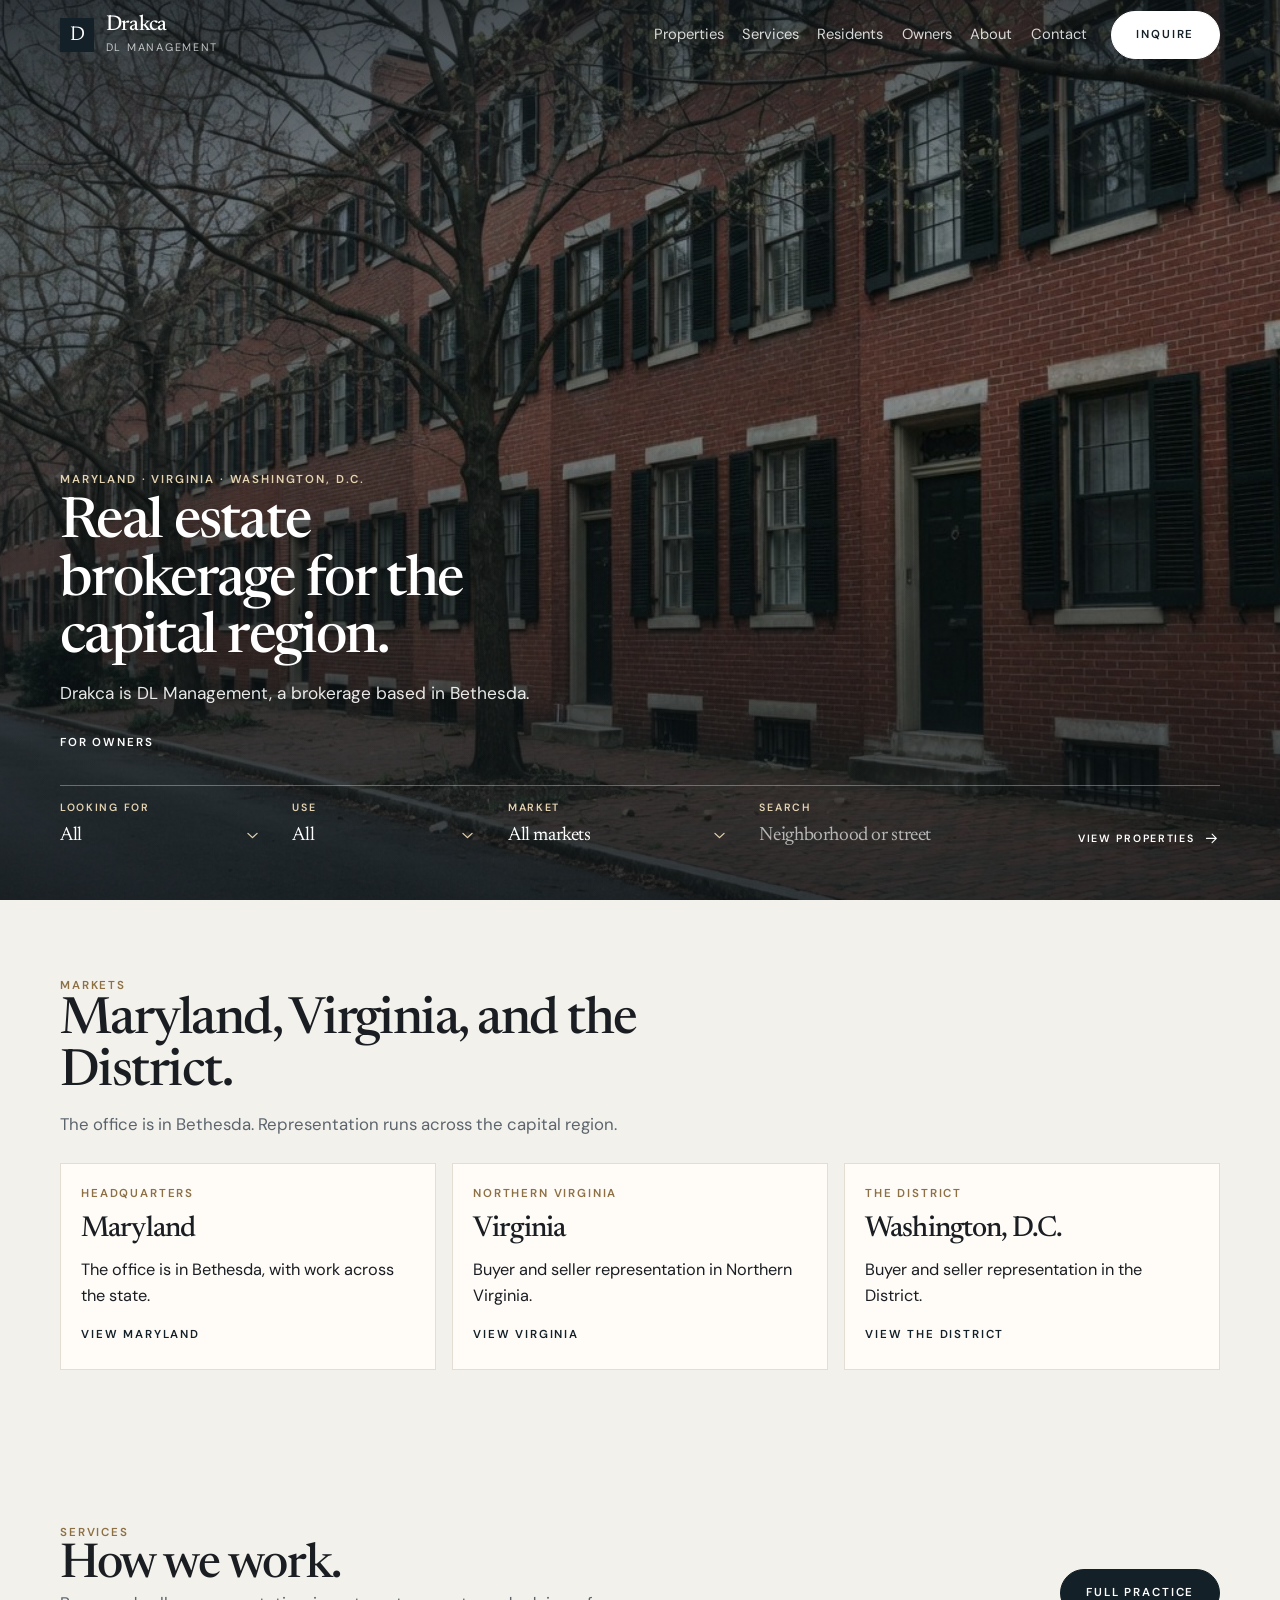
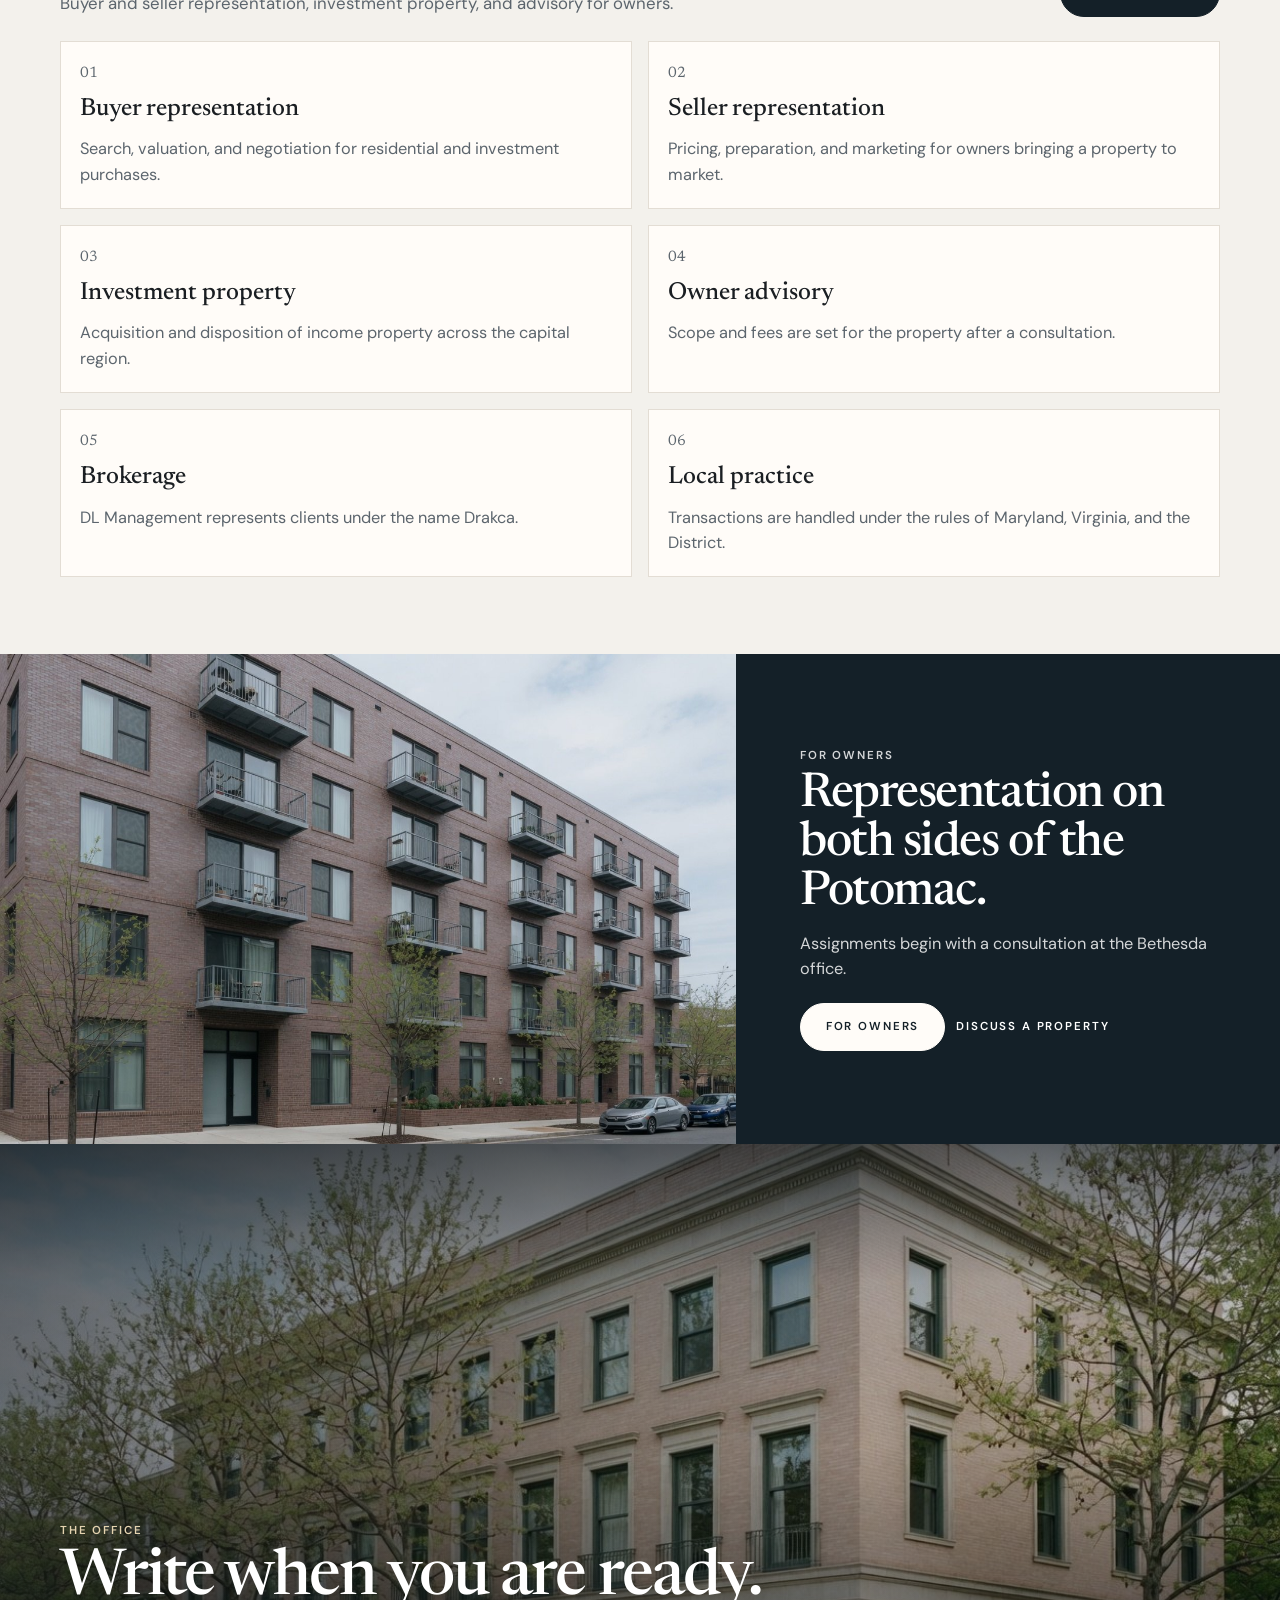
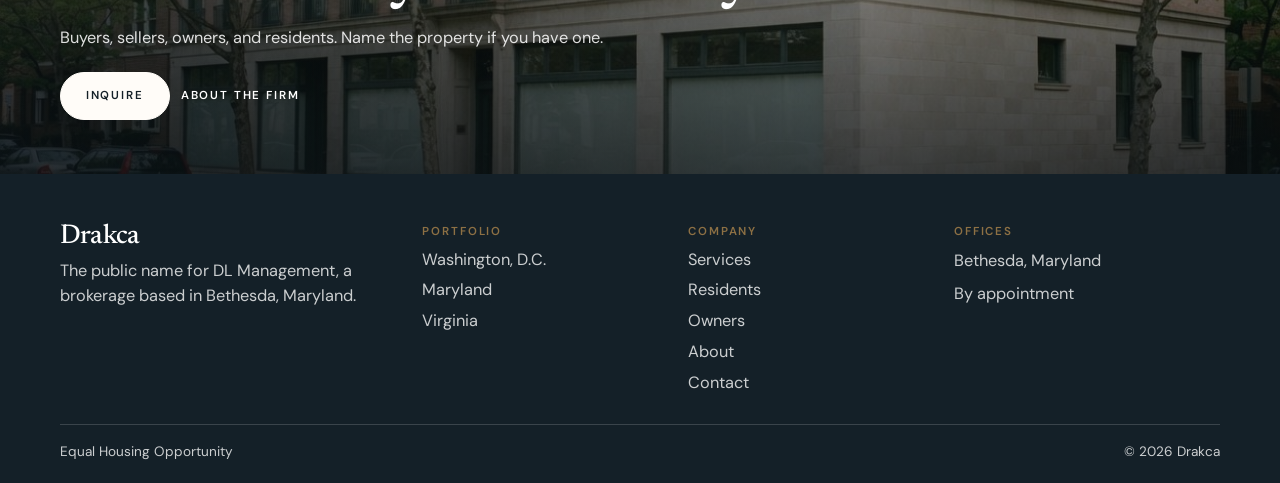
==== index.html @ c4f1db87 "Publish the Drakca site. Static pages for DL Management, under the public name Drakca." ====
<!DOCTYPE html>
<html lang="en">
<head>
  <meta charset="utf-8">
  <meta name="viewport" content="width=device-width, initial-scale=1">
  <title>Drakca — DL Management</title>
  <meta name="description" content="Drakca is the name used by DL Management, a Bethesda brokerage working across Maryland, Virginia, and Washington, D.C.">
  <meta name="theme-color" content="#142028">
  <link rel="icon" href="favicon.svg" type="image/svg+xml">
  <link rel="preconnect" href="https://fonts.googleapis.com">
  <link rel="preconnect" href="https://fonts.gstatic.com" crossorigin>
  <link href="https://fonts.googleapis.com/css2?family=DM+Sans:ital,opsz,wght@0,9..40,400;0,9..40,500;0,9..40,600;0,9..40,700&family=Newsreader:opsz,wght@6..72,400;6..72,500;6..72,600&display=swap" rel="stylesheet">
  <link rel="stylesheet" href="css/styles.css?v=5">
</head>
<body data-page="home">
  <a class="skip" href="#main">Skip to content</a>
  <header class="site-header" id="header">
    <div class="wrap header-inner">
      <a class="brand" href="index.html">
        <span class="brand-mark" aria-hidden="true">D</span>
        <span class="brand-type"><span class="brand-name">Drakca</span><span class="brand-sub">DL Management</span></span>
      </a>
      <button class="menu-toggle" type="button" aria-expanded="false" aria-controls="nav-panel">Menu</button>
      <nav class="nav-panel" id="nav-panel" aria-label="Primary">
        <a href="properties.html" data-nav="properties">Properties</a>
        <a href="services.html" data-nav="services">Services</a>
        <a href="residents.html" data-nav="residents">Residents</a>
        <a href="owners.html" data-nav="owners">Owners</a>
        <a href="about.html" data-nav="about">About</a>
        <a href="contact.html" data-nav="contact">Contact</a>
        <a class="btn nav-inquire" href="contact.html">Inquire</a>
      </nav>
    </div>
  </header>

  <main id="main">
    <section class="hero">
      <img class="hero-media" src="images/hero.jpg" alt="Brick townhouses with black shutters along a tree-lined street.">
      <div class="hero-shade" aria-hidden="true"></div>
      <div class="wrap hero-content">
        <p class="eyebrow">Maryland · Virginia · Washington, D.C.</p>
        <h1>Real estate brokerage for the capital region.</h1>
        <p class="lede">Drakca is DL Management, a brokerage based in Bethesda.</p>
        <p class="hero-actions"><a class="btn-text" href="owners.html">For owners</a></p>
        <form class="finder" action="properties.html#page" method="get">
          <label>
            <span>Looking for</span>
            <select name="intent">
              <option value="">All</option>
              <option value="rent">For rent</option>
              <option value="sale">For sale</option>
            </select>
          </label>
          <label>
            <span>Use</span>
            <select name="type">
              <option value="">All</option>
              <option value="Residential">Residential</option>
              <option value="Commercial">Commercial</option>
              <option value="Mixed-use">Mixed-use</option>
              <option value="Office">Office</option>
              <option value="Retail">Retail</option>
            </select>
          </label>
          <label>
            <span>Market</span>
            <select name="state">
              <option value="">All markets</option>
              <option value="Maryland">Maryland</option>
              <option value="Virginia">Virginia</option>
              <option value="Washington, D.C.">Washington, D.C.</option>
            </select>
          </label>
          <label class="finder-query">
            <span>Search</span>
            <input type="search" name="q" placeholder="Neighborhood or street" autocomplete="off">
          </label>
          <button class="finder-go" type="submit">
            <span>View properties</span>
            <svg viewBox="0 0 24 24" aria-hidden="true"><path d="M5 12h14M13 6l6 6-6 6" fill="none" stroke="currentColor" stroke-width="1.6" stroke-linecap="round" stroke-linejoin="round"/></svg>
          </button>
        </form>
      </div>
    </section>

    <section class="section" id="markets">
      <div class="wrap">
        <div class="section-head">
          <p class="eyebrow">Markets</p>
          <h2>Maryland, Virginia, and the District.</h2>
          <p class="lede">The office is in Bethesda. Representation runs across the capital region.</p>
        </div>
        <div class="markets" id="markets">
          <a class="market" href="properties.html?state=Maryland#page">
            <p class="kicker">Headquarters</p>
            <h3>Maryland</h3>
            <p>The office is in Bethesda, with work across the state.</p>
            <span class="btn-text">View Maryland</span>
          </a>
          <a class="market" href="properties.html?state=Virginia#page">
            <p class="kicker">Northern Virginia</p>
            <h3>Virginia</h3>
            <p>Buyer and seller representation in Northern Virginia.</p>
            <span class="btn-text">View Virginia</span>
          </a>
          <a class="market" href="properties.html?state=Washington%2C%20D.C.#page">
            <p class="kicker">The District</p>
            <h3>Washington, D.C.</h3>
            <p>Buyer and seller representation in the District.</p>
            <span class="btn-text">View the District</span>
          </a>
        </div>
      </div>
    </section>

    <section class="property-tease" aria-label="Properties" hidden>
      <div class="wrap">
        <div class="bubbles" id="property-bubbles"></div>
        <a class="see-properties" href="properties.html">
          <span class="see-arrow" aria-hidden="true">
            <svg viewBox="0 0 16 16" fill="none" stroke="currentColor" stroke-width="1.5" stroke-linecap="round" stroke-linejoin="round"><path d="M8 3v9M4.5 8.5 8 12l3.5-3.5"/></svg>
          </span>
          See properties
        </a>
      </div>
    </section>

    <section class="section" id="practice">
      <div class="wrap">
        <div class="section-head-row">
          <div>
            <p class="eyebrow">Services</p>
            <h2>How we work.</h2>
            <p class="lede">Buyer and seller representation, investment property, and advisory for owners.</p>
          </div>
          <a class="btn" href="services.html">Full practice</a>
        </div>
        <div class="service-grid">
          <article class="service-card"><p class="num">01</p><h3>Buyer representation</h3><p>Search, valuation, and negotiation for residential and investment purchases.</p></article>
          <article class="service-card"><p class="num">02</p><h3>Seller representation</h3><p>Pricing, preparation, and marketing for owners bringing a property to market.</p></article>
          <article class="service-card"><p class="num">03</p><h3>Investment property</h3><p>Acquisition and disposition of income property across the capital region.</p></article>
          <article class="service-card"><p class="num">04</p><h3>Owner advisory</h3><p>Scope and fees are set for the property after a consultation.</p></article>
          <article class="service-card"><p class="num">05</p><h3>Brokerage</h3><p>DL Management represents clients under the name Drakca.</p></article>
          <article class="service-card"><p class="num">06</p><h3>Local practice</h3><p>Transactions are handled under the rules of Maryland, Virginia, and the District.</p></article>
        </div>
      </div>
    </section>

    <section class="band">
      <img src="images/clarendon.jpg" alt="">
      <div class="band-copy">
        <p class="eyebrow">For owners</p>
        <h2>Representation on both sides of the Potomac.</h2>
        <p>Assignments begin with a consultation at the Bethesda office.</p>
        <div class="hero-actions">
          <a class="btn" href="owners.html">For owners</a>
          <a class="btn-text" href="contact.html?topic=owner">Discuss a property</a>
        </div>
      </div>
    </section>

    <section class="close">
      <img src="images/wisconsin.jpg" alt="">
      <div class="hero-shade" aria-hidden="true"></div>
      <div class="wrap close-copy">
        <p class="eyebrow">The office</p>
        <h2>Write when you are ready.</h2>
        <p>Buyers, sellers, owners, and residents. Name the property if you have one.</p>
        <div class="hero-actions">
          <a class="btn" href="contact.html">Inquire</a>
          <a class="btn-text" href="about.html">About the firm</a>
        </div>
      </div>
    </section>
  </main>

  <footer class="site-footer">
    <div class="wrap foot-grid">
      <div>
        <p class="brand-name">Drakca</p>
        <p>The public name for DL Management, a brokerage based in Bethesda, Maryland.</p>
      </div>
      <div>
        <p class="foot-label">Portfolio</p>
        <a href="properties.html?state=Washington%2C%20D.C.">Washington, D.C.</a>
        <a href="properties.html?state=Maryland">Maryland</a>
        <a href="properties.html?state=Virginia">Virginia</a>
      </div>
      <div>
        <p class="foot-label">Company</p>
        <a href="services.html">Services</a>
        <a href="residents.html">Residents</a>
        <a href="owners.html">Owners</a>
        <a href="about.html">About</a>
        <a href="contact.html">Contact</a>
      </div>
      <div>
        <p class="foot-label">Offices</p>
        <p>Bethesda, Maryland</p>
        <p>By appointment</p>
      </div>
    </div>
    <div class="wrap legal">
      <span class="eho">Equal Housing Opportunity</span>
      <span>© <span id="year">2026</span> Drakca</span>
    </div>
  </footer>
  <script src="js/data.js"></script>
  <script src="js/site.js"></script>
</body>
</html>
---- css/styles.css ----
:root {
  --navy: #142028;
  --navy-2: #1d303b;
  --ink: #1a1e22;
  --muted: #5c656d;
  --line: #e3ddd4;
  --bg: #f3f1ec;
  --white: #fffcf8;
  --brass: #8d7044;
  --serif: "Newsreader", "Iowan Old Style", Georgia, serif;
  --sans: "DM Sans", "Avenir Next", "Segoe UI", sans-serif;
  --pad: clamp(1.15rem, 3vw, 2rem);
  --max: 1160px;
  --header: 4.4rem;
  color-scheme: light;
}

*, *::before, *::after { box-sizing: border-box; }
[hidden] { display: none !important; }
html { scroll-behavior: smooth; }
body {
  margin: 0;
  background: var(--bg);
  color: var(--ink);
  font-family: var(--sans);
  font-size: 1.02rem;
  line-height: 1.55;
  text-rendering: optimizeLegibility;
}
body.nav-open { overflow: hidden; }
img { max-width: 100%; display: block; }
button, input, select, textarea { font: inherit; color: inherit; }
button { cursor: pointer; }
h1, h2, h3, p { margin: 0; }
a { color: inherit; }
:focus-visible { outline: 2px solid var(--navy); outline-offset: 3px; }
::selection { background: var(--navy); color: white; }

.skip {
  position: absolute; left: var(--pad); top: -4rem;
  background: var(--navy); color: white; padding: 0.5rem 0.75rem; z-index: 80;
}
.skip:focus { top: 0.5rem; }
.wrap { width: min(var(--max), calc(100% - var(--pad) * 2)); margin-inline: auto; }
.eyebrow, .kicker, .foot-label, .filter-label {
  font-size: 0.72rem;
  letter-spacing: 0.16em;
  text-transform: uppercase;
  color: var(--brass);
  font-weight: 600;
}
.lede { color: var(--muted); max-width: 40rem; font-size: 1.05rem; }
h1, h2, .brand-name, .card h3, .market h3 {
  font-family: var(--serif);
  font-weight: 500;
  letter-spacing: -0.03em;
  line-height: 1.02;
}

.site-header {
  position: fixed; inset: 0 0 auto 0; z-index: 40;
  background: transparent;
  border-bottom: 1px solid transparent;
  color: white;
  transition: background .2s ease, border-color .2s ease, color .2s ease;
}
.site-header.is-scrolled,
body.nav-open .site-header {
  background: rgba(255, 252, 248, .96);
  border-bottom-color: var(--line);
  color: var(--navy);
}
.header-inner {
  height: var(--header);
  display: flex;
  align-items: center;
  gap: 1.25rem;
  position: relative;
}
.brand {
  display: flex; align-items: center; gap: 0.7rem;
  text-decoration: none; margin-right: auto;
}
.brand-mark {
  width: 2.15rem; height: 2.15rem;
  display: grid; place-items: center;
  background: var(--navy); color: white;
  font-family: var(--serif); font-size: 1.25rem;
}
.brand-name { display: block; font-size: 1.35rem; line-height: 1; color: inherit; }
.brand-sub {
  display: block; margin-top: 0.15rem;
  font-family: var(--sans); font-size: 0.68rem;
  letter-spacing: 0.16em; text-transform: uppercase; color: inherit; opacity: .72;
}
.nav-panel { display: flex; align-items: center; gap: 1.15rem; }
.nav-panel a:not(.btn) {
  text-decoration: none;
  font-size: 0.92rem;
  color: inherit;
  opacity: .82;
  padding: 0.35rem 0;
  border-bottom: 2px solid transparent;
}
.nav-panel a:not(.btn):hover { opacity: 1; }
.nav-panel a[aria-current="page"] { opacity: 1; border-bottom-color: #e4d3b0; }
.site-header.is-scrolled .nav-panel a[aria-current="page"],
body.nav-open .site-header .nav-panel a[aria-current="page"] { border-bottom-color: var(--brass); }
.nav-inquire {
  margin-left: 0.35rem;
  min-height: 2.5rem;
  padding: 0 1.15rem;
  opacity: 1;
  background: white;
  color: var(--navy);
  border-color: white;
}
.site-header.is-scrolled .nav-inquire,
body.nav-open .nav-inquire {
  background: var(--navy);
  color: white;
  border-color: var(--navy);
}
.menu-toggle {
  display: none;
  height: 2.5rem; padding: 0 0.85rem;
  border: 1px solid rgba(255,255,255,.55);
  background: transparent;
  color: inherit;
}
.site-header.is-scrolled .menu-toggle,
body.nav-open .menu-toggle {
  border-color: var(--line);
  background: var(--white);
  color: var(--navy);
}

.btn, .btn-ghost, .btn-line, .btn-text {
  display: inline-flex; align-items: center; justify-content: center;
  text-decoration: none;
  font-size: 0.72rem; font-weight: 600;
  letter-spacing: 0.16em; text-transform: uppercase;
  transition: background .3s ease, color .3s ease, border-color .3s ease;
}
.btn, .btn-line {
  min-height: 3rem; padding: 0 1.55rem;
  border: 1px solid transparent; border-radius: 999px;
}
.btn { background: var(--navy); color: white; border-color: var(--navy); }
.site-header .nav-inquire { background: white; color: var(--navy); border-color: white; }
.site-header.is-scrolled .nav-inquire,
body.nav-open .site-header .nav-inquire { background: var(--navy); color: white; border-color: var(--navy); }
.btn:hover { background: #0d171c; }
.btn-text, .btn-ghost {
  min-height: 0; padding: 0.35rem 0;
  background: none; border: 0; border-radius: 0;
  color: inherit;
  border-bottom: 1px solid transparent;
}
.btn-text:hover, .btn-ghost:hover { border-bottom-color: currentColor; }
.btn-line { background: transparent; color: var(--navy); border-color: var(--navy); }
.btn-line:hover { background: var(--navy); color: white; }
.btn-block { width: 100%; }

.hero {
  position: relative;
  min-height: 100svh;
  display: flex;
  align-items: flex-end;
  color: white;
  background: var(--navy);
  overflow: hidden;
}
.hero-media, .hero-shade { position: absolute; inset: 0; }
.hero-media { width: 100%; height: 100%; max-width: none; object-fit: cover; object-position: 58% 42%; }
.hero-shade {
  background:
    linear-gradient(180deg, rgba(10,16,20,.62) 0%, rgba(10,16,20,.18) 22%, rgba(10,16,20,.12) 48%, rgba(10,16,20,.72) 100%),
    linear-gradient(100deg, rgba(10,16,20,.5) 0%, rgba(10,16,20,.16) 46%, rgba(10,16,20,0) 72%);
}
.page-hero .hero-shade {
  background: linear-gradient(180deg, rgba(10,16,20,.48) 0%, rgba(10,16,20,.06) 30%, rgba(10,16,20,.08) 58%, rgba(10,16,20,.7) 100%);
}
.hero-content { position: relative; z-index: 1; padding: 0 0 2.4rem; }
.finder {
  --finder-line: rgba(20, 32, 40, 0.16);
  --finder-ink: var(--ink);
  --finder-label: var(--brass);
  --finder-muted: var(--muted);
  --finder-chevron: url("data:image/svg+xml;utf8,<svg xmlns='http://www.w3.org/2000/svg' viewBox='0 0 12 8' fill='none'><path d='M1 1.5 6 6.5 11 1.5' stroke='%238d7044' stroke-width='1.4' stroke-linecap='round' stroke-linejoin='round'/></svg>");
  display: grid;
  grid-template-columns: 0.9fr 0.9fr 1.05fr 1.35fr auto;
  align-items: stretch;
  margin-top: 1.65rem;
  max-width: 100%;
  background: transparent;
  color: var(--finder-ink);
  border: 0;
  border-top: 1px solid var(--finder-line);
  box-shadow: none;
}
.hero .finder {
  --finder-line: rgba(255, 255, 255, 0.32);
  --finder-ink: white;
  --finder-label: #e4d3b0;
  --finder-muted: rgba(255, 255, 255, 0.66);
  --finder-chevron: url("data:image/svg+xml;utf8,<svg xmlns='http://www.w3.org/2000/svg' viewBox='0 0 12 8' fill='none'><path d='M1 1.5 6 6.5 11 1.5' stroke='%23e4d3b0' stroke-width='1.4' stroke-linecap='round' stroke-linejoin='round'/></svg>");
  color-scheme: dark;
}
.finder label {
  display: grid;
  align-content: center;
  gap: 0.28rem;
  min-width: 0;
  padding: 0.85rem 1.05rem 0.7rem 0;
  border-right: 0;
}
.finder label + label { padding-left: 1.05rem; }
.finder label span {
  font-size: 0.66rem;
  letter-spacing: 0.16em;
  text-transform: uppercase;
  color: var(--finder-label);
  font-weight: 600;
}
.finder select,
.finder input {
  width: 100%;
  min-width: 0;
  border: 0;
  border-radius: 0;
  background: transparent;
  padding: 0;
  min-height: 1.7rem;
  font-family: var(--serif);
  font-size: 1.2rem;
  letter-spacing: -0.02em;
  color: var(--finder-ink);
  box-shadow: none;
}
.finder input::placeholder { color: var(--finder-muted); font-family: var(--serif); }
.finder select {
  appearance: none;
  background-image: var(--finder-chevron);
  background-repeat: no-repeat;
  background-position: right 0.05rem center;
  background-size: 0.7rem;
  padding-right: 1.2rem;
  cursor: pointer;
}
.hero .finder select option { color: var(--ink); background: var(--white); }
.finder-go {
  align-self: end;
  display: inline-flex;
  align-items: center;
  justify-content: flex-end;
  gap: 0.55rem;
  margin: 0 0 0.55rem 0.75rem;
  min-height: 0;
  padding: 0.35rem 0;
  border: 0;
  border-radius: 0;
  background: transparent;
  color: var(--finder-ink);
  font-size: 0.66rem;
  font-weight: 600;
  letter-spacing: 0.16em;
  text-transform: uppercase;
}
.finder-go svg { width: 1.05rem; height: 1.05rem; flex: none; }
.finder-go:hover { background: transparent; border-bottom: 1px solid currentColor; filter: none; }
.finder-page { margin-top: 0; margin-bottom: 1.35rem; }
.hero .btn, .close .btn, .band .btn { background: var(--white); color: var(--navy); border-color: var(--white); }
.hero .btn:hover, .close .btn:hover, .band .btn:hover { background: #f7f4ee; }
.scroll-cue {
  position: absolute; z-index: 1; right: max(var(--pad), calc((100% - var(--max)) / 2));
  bottom: 1.5rem;
  display: inline-flex; align-items: center; gap: 0.75rem;
  color: rgba(255,255,255,.78);
  text-decoration: none;
  font-size: 0.68rem; font-weight: 700;
  letter-spacing: 0.18em; text-transform: uppercase;
}
.scroll-cue:hover { color: white; }
.scroll-line { width: 2.5rem; height: 1px; background: currentColor; }
.hero .eyebrow { color: #e4d3b0; }
.hero h1 {
  margin: 0.45rem 0 0.75rem;
  font-size: clamp(2.35rem, 4.4vw, 4.05rem);
  max-width: min(14ch, 100%);
  text-wrap: balance;
  color: white;
}
.hero .lede { color: rgba(255,255,255,.9); font-size: 1.08rem; max-width: 32rem; }
.hero-actions { display: flex; flex-wrap: wrap; gap: 0.7rem; margin-top: 1.35rem; }

.section { padding: clamp(3.2rem, 6vw, 5.2rem) 0; }
section[id] { scroll-margin-top: calc(var(--header) + 0.75rem); }
body[data-page="properties"] #page {
  scroll-margin-top: var(--header);
  box-shadow: 0 -3rem 0 var(--bg);
}
.markets-section { padding-bottom: clamp(2.6rem, 5vw, 4rem); }
.section-follow { padding-top: 0; }
.section-head { margin-bottom: 1.6rem; max-width: 40rem; }
.section-head h2, .page-hero h1 { font-size: clamp(2.3rem, 4vw, 3.4rem); }
.section-head .lede, .page-hero .lede { margin-top: 0.75rem; }
.section-head-row {
  display: flex; justify-content: space-between; align-items: flex-end; gap: 1.5rem;
  margin-bottom: 1.5rem;
}
.section-head-row h2 { font-size: clamp(2.1rem, 4vw, 3rem); }

.property-tease { padding: 2.1rem 0 0.2rem; }
.property-tease .wrap { display: flex; flex-direction: column; align-items: center; }
.bubbles {
  display: flex;
  flex-wrap: wrap;
  justify-content: center;
  gap: 1.15rem 1.6rem;
  width: 100%;
}
.bubble {
  width: 7.4rem;
  display: flex;
  flex-direction: column;
  align-items: center;
  gap: 0.55rem;
  text-align: center;
  text-decoration: none;
  color: var(--ink);
}
.bubble-photo {
  position: relative;
  width: 5.35rem;
  height: 5.35rem;
  border-radius: 50%;
  display: block;
}
.bubble-photo img,
.bubble-mark {
  width: 100%;
  height: 100%;
  border-radius: 50%;
  object-fit: cover;
  background: var(--white);
  border: 1px solid var(--line);
  display: block;
}
.bubble-mark {
  display: grid;
  place-items: center;
  font-family: var(--serif);
  font-size: 1.35rem;
  color: var(--navy);
}
.bubble-facts {
  position: absolute;
  inset: 0;
  border-radius: 50%;
  background: rgba(20, 32, 40, 0.9);
  color: white;
  display: flex;
  flex-direction: column;
  justify-content: center;
  align-items: center;
  gap: 0.22rem;
  padding: 0.75rem;
  text-align: center;
  font-size: 0.68rem;
  line-height: 1.25;
  opacity: 0;
  transition: opacity .18s ease;
}
.bubble:hover .bubble-facts,
.bubble:focus-visible .bubble-facts { opacity: 1; }
.bubble-name {
  font-family: var(--serif);
  font-size: 0.98rem;
  line-height: 1.2;
}
.bubble:hover .bubble-name { text-decoration: underline; text-underline-offset: 0.14em; }
.shop {
  display: flex;
  flex-wrap: wrap;
  justify-content: center;
  gap: 2.4rem 2.1rem;
  padding: 0.4rem 0 1rem;
}
.shop .bubble { width: 11rem; }
.shop .bubble-photo { width: 9.6rem; height: 9.6rem; }
.shop .bubble-facts { font-size: 0.84rem; padding: 1.1rem; gap: 0.35rem; }
.shop .bubble-name { font-size: 1.15rem; }
.apply-panel h2 { font-size: 1.8rem; margin: 0.35rem 0 0.2rem; }
.apply-panel ol { margin: 0.85rem 0 1.15rem; padding-left: 1.15rem; color: var(--muted); }
.apply-panel li + li { margin-top: 0.45rem; }
.apply-note { margin-top: 0.9rem; font-size: 0.92rem; }
.apply-note a { font-weight: 600; }
.see-properties {
  display: inline-flex;
  flex-direction: column;
  align-items: center;
  gap: 0.4rem;
  margin-top: 1.25rem;
  color: var(--navy);
  font-weight: 600;
  font-size: 0.95rem;
  text-decoration: none;
}
.see-properties:hover { color: var(--brass); }
.see-arrow {
  width: 2.15rem;
  height: 2.15rem;
  border: 1px solid currentColor;
  border-radius: 50%;
  display: grid;
  place-items: center;
}
.see-arrow svg { width: 0.95rem; height: 0.95rem; display: block; }

.markets { display: grid; grid-template-columns: repeat(3, 1fr); gap: 1rem; }
.market {
  background: var(--white);
  border: 1px solid var(--line);
  padding: 1.3rem 1.25rem 1.15rem;
  display: flex; flex-direction: column; gap: 0.8rem;
  min-height: 100%;
}
.market h3 { font-size: 1.8rem; }
.market ul { margin: 0; padding: 0; list-style: none; color: var(--muted); }
.market li + li { margin-top: 0.25rem; }
a.market { text-decoration: none; color: inherit; }
.market a { margin-top: auto; color: var(--navy); }
a.market .btn-text { margin-top: auto; align-self: flex-start; color: var(--navy); }
a.market:hover h3 { text-decoration: underline; text-underline-offset: 0.14em; }

.book, .featured {
  display: grid;
  grid-template-columns: repeat(3, 1fr);
  gap: 1.35rem 1rem;
}
.card {
  display: flex; flex-direction: column;
  text-decoration: none; color: inherit;
  background: var(--white);
  border: 1px solid var(--line);
}
.card figure { margin: 0; overflow: hidden; background: #e7e2da; }
.card img { width: 100%; aspect-ratio: 3/2; object-fit: cover; transition: transform .45s ease; }
.card:hover img { transform: scale(1.035); }
.card-body { padding: 0.9rem 0.95rem 1.05rem; }
.card h3 { font-size: 1.45rem; margin: 0.3rem 0 0.25rem; }
.card .meta, .card .open-note { color: var(--muted); font-size: 0.92rem; }
.card .open-note { color: var(--navy); margin-top: 0.35rem; font-weight: 600; }
.card:hover h3 { text-decoration: underline; text-underline-offset: 0.14em; }

.service-grid { display: grid; grid-template-columns: 1fr 1fr; gap: 1rem; }
.service-card, .info-card, .step, .quote {
  background: var(--white);
  border: 1px solid var(--line);
  padding: 1.25rem 1.2rem 1.3rem;
}
.service-card h3, .info-card h3, .step h3 { font-family: var(--serif); font-size: 1.55rem; font-weight: 500; margin: 0.35rem 0 0.45rem; }
.service-card p, .info-card p, .step p { color: var(--muted); }
.num { font-family: var(--serif); color: var(--brass); font-size: 0.95rem; }

.band {
  display: grid;
  grid-template-columns: 1.15fr 0.85fr;
  background: var(--navy);
  color: white;
}
.band img { width: 100%; height: 100%; min-height: 320px; object-fit: cover; }
.band-copy { padding: clamp(2rem, 5vw, 4rem); display: flex; flex-direction: column; justify-content: center; }
.band h2 { font-size: clamp(2rem, 4vw, 3rem); margin: 0.4rem 0 0.8rem; }
.band p { color: rgba(255,255,255,.82); max-width: 36rem; }
.band .hero-actions { margin-top: 1.35rem; }
.band .btn { align-self: flex-start; }

.close {
  position: relative;
  min-height: clamp(28rem, 70vh, 40rem);
  display: flex; align-items: flex-end;
  color: white;
  background: var(--navy);
  overflow: hidden;
}
.close img { position: absolute; inset: 0; width: 100%; height: 100%; object-fit: cover; object-position: center 40%; }
.close-copy { position: relative; z-index: 1; padding: 4rem 0 3.4rem; }
.close h2 { font-size: clamp(2.4rem, 5vw, 4rem); margin: 0.45rem 0 0.8rem; }
.close p { color: rgba(255,255,255,.86); max-width: 34rem; }
.close .eyebrow { color: #e4d3b0; }

.quotes { display: grid; grid-template-columns: repeat(3, 1fr); gap: 1rem; }
.quote blockquote {
  margin: 0.6rem 0 1rem;
  font-family: var(--serif);
  font-size: 1.35rem;
  line-height: 1.25;
  letter-spacing: -0.02em;
}
.quote figcaption { color: var(--muted); font-size: 0.9rem; }

.page-hero {
  position: relative;
  height: 100svh;
  min-height: 100svh;
  max-height: 100svh;
  display: flex;
  align-items: flex-end;
  color: white;
  background: var(--navy);
  overflow: hidden;
  padding: 0;
}
.page-hero .hero-media { object-position: center 46%; }
.page-hero .wrap { position: relative; z-index: 1; width: min(var(--max), calc(100% - var(--pad) * 2)); padding: 0 0 5.2rem; }
.page-hero h1 {
  max-width: min(16ch, 100%);
  color: white;
  text-wrap: balance;
  margin-top: 0.5rem;
  font-size: clamp(2.35rem, 4.4vw, 4.05rem);
}
.page-action { margin-top: 1.6rem; }
.page-hero .lede { color: rgba(255,255,255,.88); max-width: 34rem; }
.page-hero .eyebrow { color: #e4d3b0; }
.page-hero .btn { background: var(--white); color: var(--navy); border-color: var(--white); }

.filter-bar {
  display: grid;
  gap: 0.9rem;
  background: var(--white);
  border: 1px solid var(--line);
  padding: 1rem;
  margin: 1.4rem 0 1rem;
}
.filter-row { display: flex; flex-wrap: wrap; gap: 0.4rem; align-items: center; }
.filter-label { width: 100%; margin-bottom: 0.15rem; }
.chip {
  border: 1px solid var(--line);
  background: var(--bg);
  color: var(--ink);
  min-height: 2.1rem;
  padding: 0.2rem 0.7rem;
  font-size: 0.9rem;
}
.chip.is-on { background: var(--navy); color: white; border-color: var(--navy); }
.search-row { display: grid; grid-template-columns: 1fr; }
.search-row input { width: 100%; border: 1px solid var(--line); background: var(--white); padding: 0.75rem 0.8rem; font-size: 1rem; }
.result-count { color: var(--muted); margin: 0 0 1rem; font-size: 0.92rem; }
.empty { color: var(--muted); padding: 0.5rem 0 1rem; }
.empty button { border: 0; background: none; padding: 0; color: var(--navy); font-weight: 600; text-decoration: underline; text-underline-offset: 0.15em; }

.property-intro { padding-top: 0; }
.property-intro h1 { font-size: clamp(2.6rem, 5vw, 4.2rem); }
.facts {
  display: grid;
  grid-template-columns: repeat(3, 1fr);
  gap: 1rem;
  margin: 1.4rem 0;
  padding: 1rem 0;
  border-top: 1px solid var(--line);
  border-bottom: 1px solid var(--line);
}
.facts dt { font-size: 0.72rem; letter-spacing: 0.12em; text-transform: uppercase; color: var(--muted); }
.facts dd { margin: 0.25rem 0 0; }
.story-grid { display: grid; grid-template-columns: 1.3fr 0.7fr; gap: 2rem; align-items: start; }
.story p { color: var(--muted); margin-top: 0.85rem; }
.inquiry {
  background: var(--white);
  border: 1px solid var(--line);
  padding: 1.2rem;
  position: sticky;
  top: 5.5rem;
}
.inquiry p { color: var(--muted); margin: 0.4rem 0 1rem; }
.gallery { display: grid; grid-template-columns: 1fr 1fr; gap: 0.7rem; margin-top: 1rem; }
.gallery img { width: 100%; aspect-ratio: 3/2; object-fit: cover; }

.split { display: grid; grid-template-columns: 1fr 1fr; gap: 1rem; }
.steps { display: grid; grid-template-columns: repeat(3, 1fr); gap: 1rem; }
.callout {
  border-left: 3px solid var(--navy);
  background: var(--white);
  padding: 1rem 1.1rem;
  color: var(--ink);
}
.list { margin: 0.6rem 0 0; padding-left: 1.1rem; }
.list li + li { margin-top: 0.35rem; }

.prose { max-width: 40rem; }
.prose p + p, .prose .list { margin-top: 0.9rem; }
.prose p { color: var(--muted); }
.prose p:first-child { color: var(--ink); }
.contact-grid, .about-grid {
  display: grid;
  grid-template-columns: 0.85fr 1.15fr;
  gap: clamp(1.5rem, 4vw, 3rem);
  align-items: start;
}
.about-grid img { width: 100%; aspect-ratio: 4/3; object-fit: cover; }
.form, .form-success {
  background: var(--white);
  border: 1px solid var(--line);
  padding: clamp(1rem, 2vw, 1.4rem);
  display: grid;
  gap: 0.85rem;
}
.form-row { display: grid; grid-template-columns: 1fr 1fr; gap: 0.85rem; }
.field { display: grid; gap: 0.35rem; }
.field label { font-size: 0.75rem; letter-spacing: 0.08em; text-transform: uppercase; color: var(--muted); }
input, select, textarea {
  width: 100%; border: 1px solid var(--line); background: var(--white);
  padding: 0.75rem 0.8rem; border-radius: 0; font-size: 1rem;
}
textarea { min-height: 8.5rem; resize: vertical; }
input[aria-invalid="true"], textarea[aria-invalid="true"] { border-color: #8d3b32; }
.error { color: #8d3b32; font-size: 0.85rem; margin: 0; letter-spacing: 0; text-transform: none; }
.form-success h2 { font-size: 2.2rem; margin: 0.2rem 0 0.5rem; }
.form-success p { color: var(--muted); }
.desk-lines { display: grid; gap: 0.35rem; margin-top: 1.2rem; }
.desk-lines a { font-weight: 600; }

.faq details { border-top: 1px solid var(--line); }
.faq details:last-child { border-bottom: 1px solid var(--line); }
.faq summary {
  display: flex; justify-content: space-between; gap: 1rem;
  padding: 1rem 0; cursor: pointer; list-style: none; font-weight: 600;
}
.faq summary::-webkit-details-marker { display: none; }
.faq summary::after { content: "+"; font-family: var(--serif); font-size: 1.4rem; color: var(--muted); }
.faq details[open] summary::after { content: "–"; }
.faq details p { margin: 0 0 1rem; color: var(--muted); max-width: 44rem; }

.site-footer { background: var(--navy); color: rgba(255,255,255,.78); padding: 2.6rem 0 1.3rem; }
.foot-grid { display: grid; grid-template-columns: 1.4fr 1fr 1fr 1.1fr; gap: 1.5rem; }
.site-footer .brand-name { color: white; font-size: 1.7rem; }
.site-footer a { color: rgba(255,255,255,.78); text-decoration: none; display: block; margin-top: 0.35rem; }
.site-footer a:hover { color: white; }
.site-footer p { margin-top: 0.45rem; }
.legal {
  display: flex; justify-content: space-between; gap: 1rem; flex-wrap: wrap;
  margin-top: 1.8rem; padding-top: 1rem;
  border-top: 1px solid rgba(255,255,255,.16);
  font-size: 0.85rem;
}
.eho { display: inline-flex; align-items: center; gap: 0.4rem; }

@media (max-width: 980px) {
  .menu-toggle { display: inline-flex; }
  .nav-panel {
    display: none;
    position: absolute;
    left: calc(var(--pad) * -1);
    right: calc(var(--pad) * -1);
    top: 100%;
    flex-direction: column;
    align-items: stretch;
    gap: 0;
    padding: 0.25rem var(--pad) 1rem;
    background: var(--white);
    border-bottom: 1px solid var(--line);
  }
  .nav-panel.is-open { display: flex; }
  .nav-panel a:not(.btn) { padding: 0.85rem 0; border-bottom: 1px solid var(--line); font-size: 1.05rem; }
  .nav-inquire { margin: 0.8rem 0 0; justify-content: center; }
  .markets, .book, .featured, .service-grid, .quotes, .split, .steps, .facts, .story-grid, .contact-grid, .about-grid, .form-row, .foot-grid, .band {
    grid-template-columns: 1fr;
  }
  .inquiry { position: static; }
}
@media (max-width: 860px) {
  .finder { grid-template-columns: 1fr 1fr; }
  .finder label:nth-child(2) { border-right: 0; }
  .finder-query { grid-column: 1 / -1; padding-left: 0; border-top: 1px solid var(--finder-line); }
  .finder-go { grid-column: 1 / -1; justify-content: flex-start; margin: 0.35rem 0 0.7rem; }
}
@media (max-width: 640px) {
  .book, .featured { grid-template-columns: 1fr; }
  .page-hero { height: 100svh; max-height: 100svh; }
  .hero-content { padding-bottom: 1.6rem; }
  .page-hero .wrap { padding-bottom: 4.4rem; }
  .finder { grid-template-columns: 1fr; }
  .finder label, .finder label:nth-child(2), .finder label + label { padding-left: 0; border-bottom: 1px solid var(--finder-line); }
  .scroll-cue { left: var(--pad); right: auto; bottom: 1.15rem; }
  .hero h1 { font-size: clamp(2.35rem, 10vw, 3.1rem); }
  .page-hero h1 { font-size: clamp(2.2rem, 9vw, 2.9rem); }
  .section-head-row { flex-direction: column; align-items: flex-start; }
}
@media (prefers-reduced-motion: reduce) {
  html { scroll-behavior: auto; }
  .site-header { transition: none; }
  .card img, .bubble-facts { transition: none; }
}
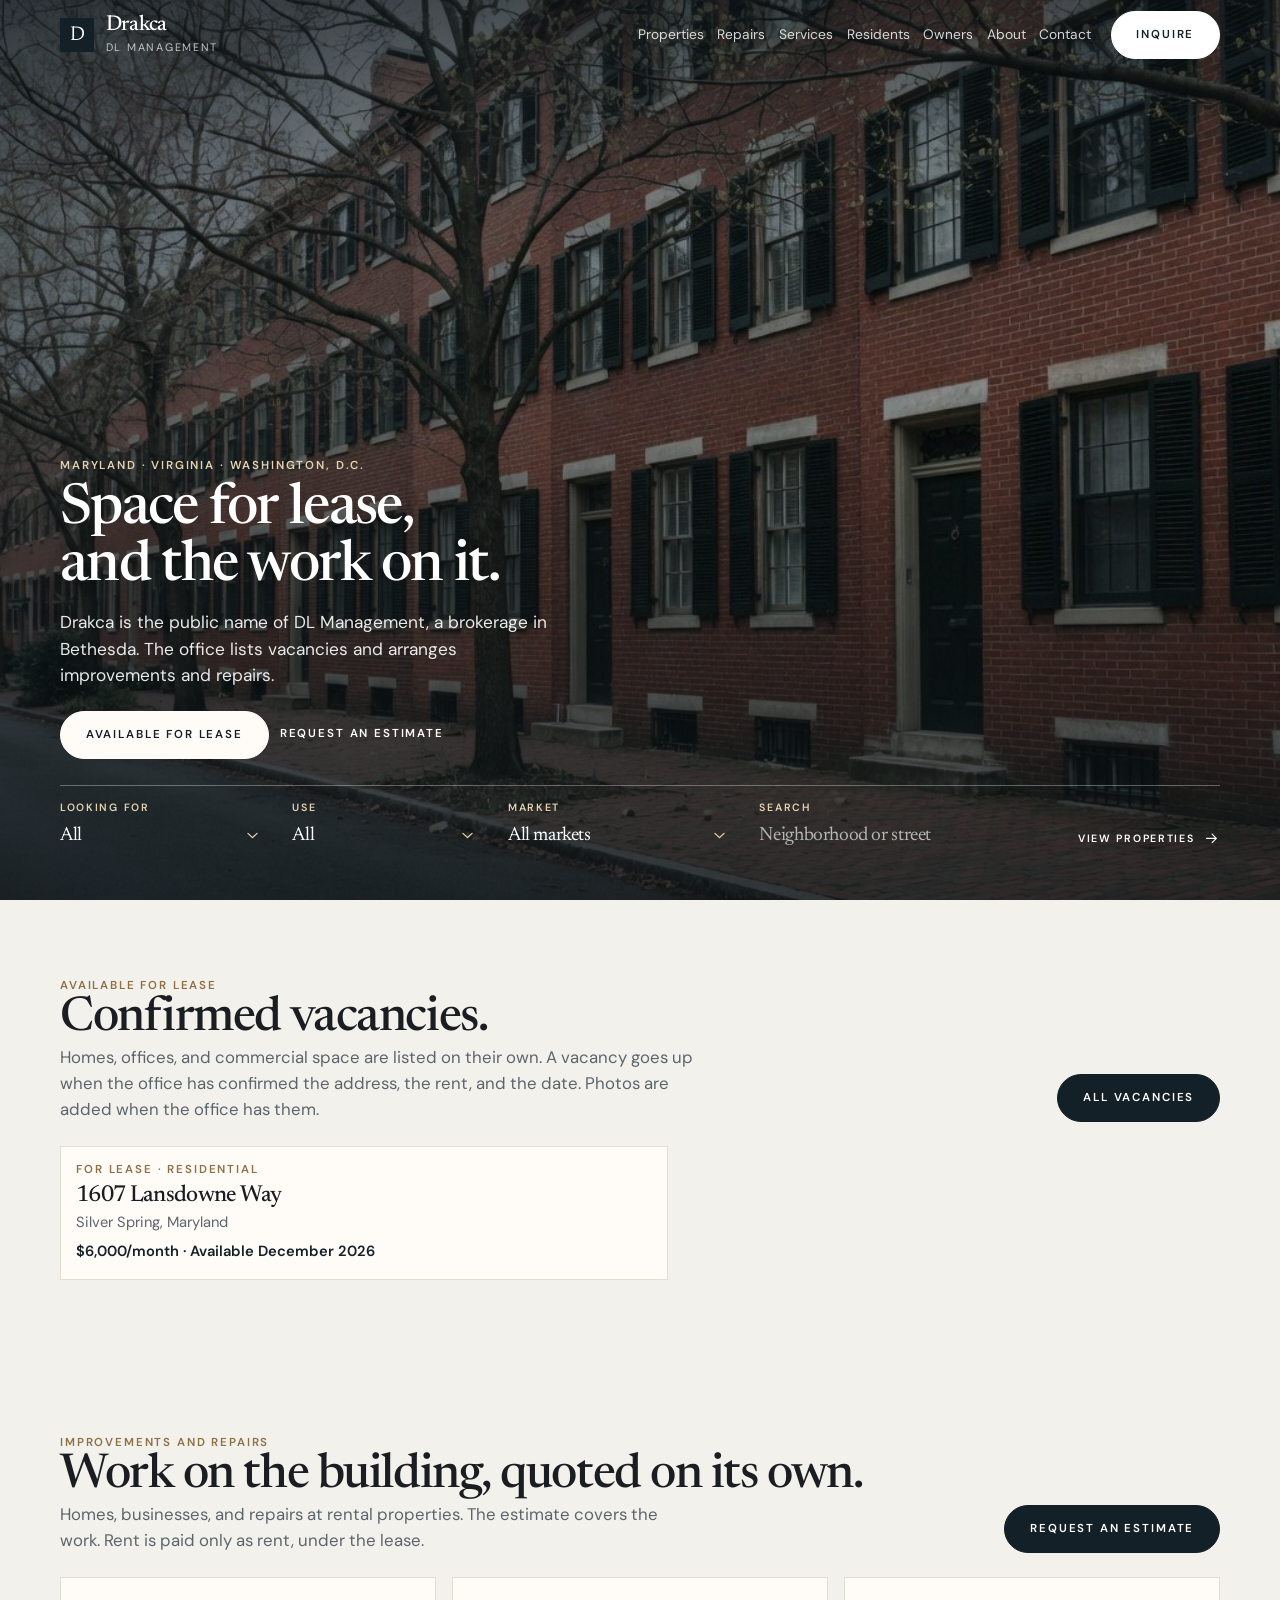
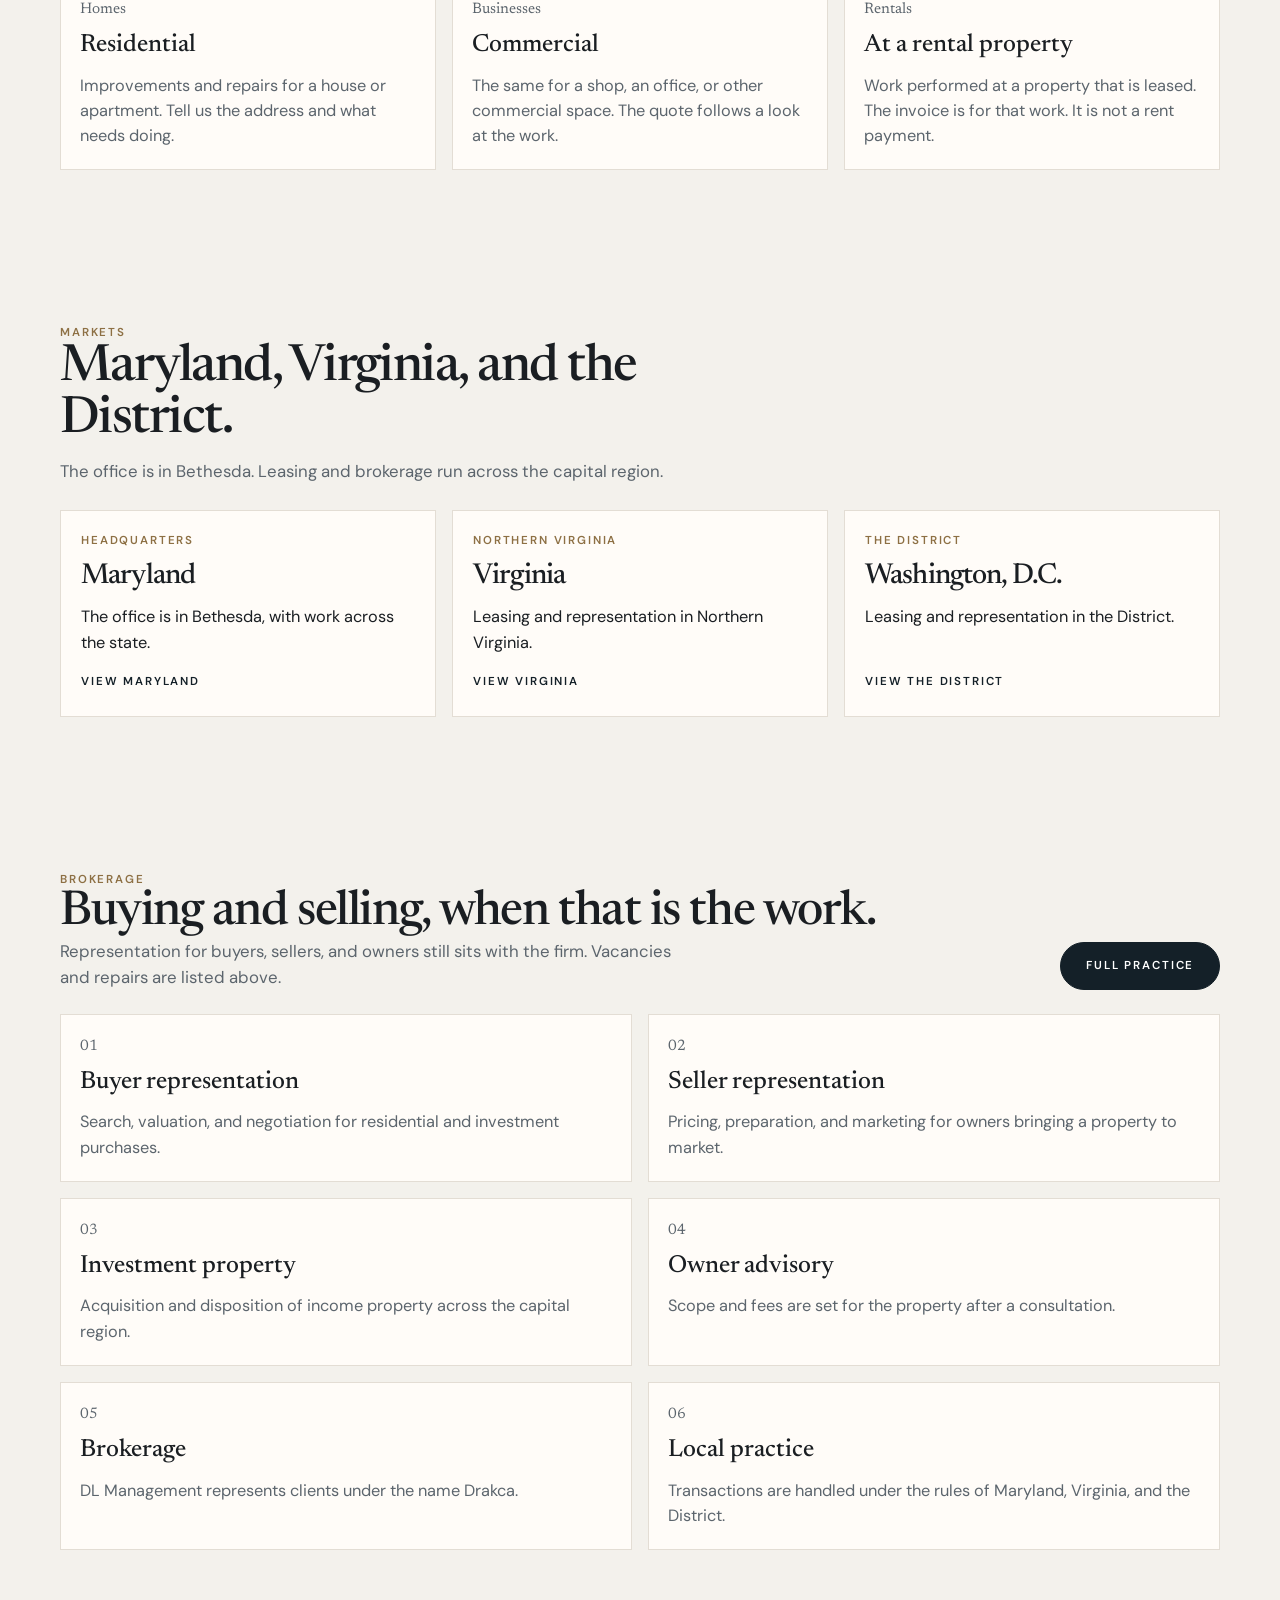
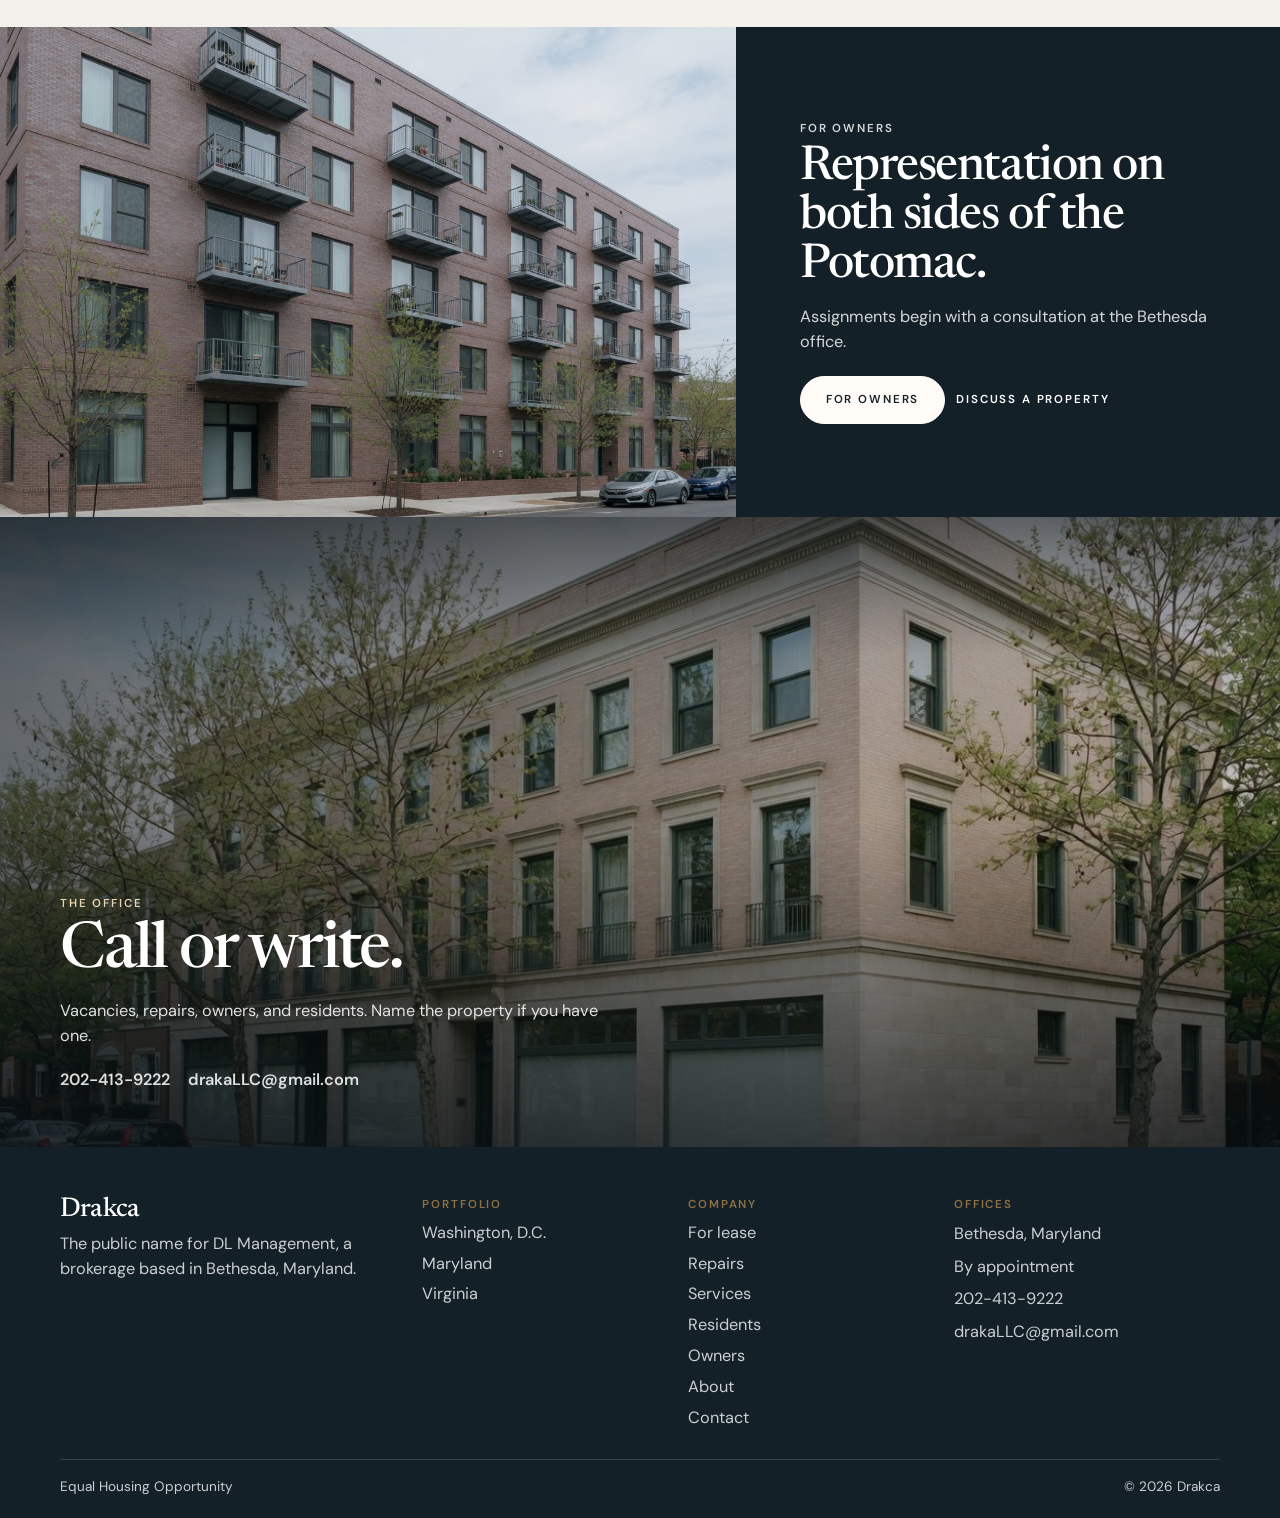
==== commit b937baf5: "List the Silver Spring vacancy and add repairs. Show 1607 Lansdowne Way for lease, the office phone " ====
--- a/index.html
+++ b/index.html
@@ -4,13 +4,13 @@
   <meta charset="utf-8">
   <meta name="viewport" content="width=device-width, initial-scale=1">
   <title>Drakca — DL Management</title>
-  <meta name="description" content="Drakca is the name used by DL Management, a Bethesda brokerage working across Maryland, Virginia, and Washington, D.C.">
+  <meta name="description" content="Drakca is the public name of DL Management. Vacancies for lease, and improvements and repairs, across Maryland, Virginia, and Washington, D.C.">
   <meta name="theme-color" content="#142028">
   <link rel="icon" href="favicon.svg" type="image/svg+xml">
   <link rel="preconnect" href="https://fonts.googleapis.com">
   <link rel="preconnect" href="https://fonts.gstatic.com" crossorigin>
   <link href="https://fonts.googleapis.com/css2?family=DM+Sans:ital,opsz,wght@0,9..40,400;0,9..40,500;0,9..40,600;0,9..40,700&family=Newsreader:opsz,wght@6..72,400;6..72,500;6..72,600&display=swap" rel="stylesheet">
-  <link rel="stylesheet" href="css/styles.css?v=5">
+  <link rel="stylesheet" href="css/styles.css?v=6">
 </head>
 <body data-page="home">
   <a class="skip" href="#main">Skip to content</a>
@@ -23,6 +23,7 @@
       <button class="menu-toggle" type="button" aria-expanded="false" aria-controls="nav-panel">Menu</button>
       <nav class="nav-panel" id="nav-panel" aria-label="Primary">
         <a href="properties.html" data-nav="properties">Properties</a>
+        <a href="improvements.html" data-nav="improvements">Repairs</a>
         <a href="services.html" data-nav="services">Services</a>
         <a href="residents.html" data-nav="residents">Residents</a>
         <a href="owners.html" data-nav="owners">Owners</a>
@@ -39,9 +40,12 @@
       <div class="hero-shade" aria-hidden="true"></div>
       <div class="wrap hero-content">
         <p class="eyebrow">Maryland · Virginia · Washington, D.C.</p>
-        <h1>Real estate brokerage for the capital region.</h1>
-        <p class="lede">Drakca is DL Management, a brokerage based in Bethesda.</p>
-        <p class="hero-actions"><a class="btn-text" href="owners.html">For owners</a></p>
+        <h1>Space for lease, and the work on it.</h1>
+        <p class="lede">Drakca is the public name of DL Management, a brokerage in Bethesda. The office lists vacancies and arranges improvements and repairs.</p>
+        <p class="hero-actions">
+          <a class="btn" href="#lease">Available for lease</a>
+          <a class="btn-text" href="improvements.html#estimate">Request an estimate</a>
+        </p>
         <form class="finder" action="properties.html#page" method="get">
           <label>
             <span>Looking for</span>
@@ -83,14 +87,59 @@
       </div>
     </section>
 
+    <section class="section" id="lease">
+      <div class="wrap">
+        <div class="section-head-row">
+          <div>
+            <p class="eyebrow">Available for lease</p>
+            <h2>Confirmed vacancies.</h2>
+            <p class="lede">Homes, offices, and commercial space are listed on their own. A vacancy goes up when the office has confirmed the address, the rent, and the date. Photos are added when the office has them.</p>
+          </div>
+          <a class="btn" href="properties.html?intent=rent#page">All vacancies</a>
+        </div>
+        <div class="book" id="lease-list"></div>
+        <p id="lease-empty" class="empty" hidden>Nothing is listed for lease yet. Call the office to ask what is coming open.</p>
+      </div>
+    </section>
+
+    <section class="section" id="repairs">
+      <div class="wrap">
+        <div class="section-head-row">
+          <div>
+            <p class="eyebrow">Improvements and repairs</p>
+            <h2>Work on the building, quoted on its own.</h2>
+            <p class="lede">Homes, businesses, and repairs at rental properties. The estimate covers the work. Rent is paid only as rent, under the lease.</p>
+          </div>
+          <a class="btn" href="improvements.html#estimate">Request an estimate</a>
+        </div>
+        <div class="steps">
+          <article class="step">
+            <p class="num">Homes</p>
+            <h3>Residential</h3>
+            <p>Improvements and repairs for a house or apartment. Tell us the address and what needs doing.</p>
+          </article>
+          <article class="step">
+            <p class="num">Businesses</p>
+            <h3>Commercial</h3>
+            <p>The same for a shop, an office, or other commercial space. The quote follows a look at the work.</p>
+          </article>
+          <article class="step">
+            <p class="num">Rentals</p>
+            <h3>At a rental property</h3>
+            <p>Work performed at a property that is leased. The invoice is for that work. It is not a rent payment.</p>
+          </article>
+        </div>
+      </div>
+    </section>
+
     <section class="section" id="markets">
       <div class="wrap">
         <div class="section-head">
           <p class="eyebrow">Markets</p>
           <h2>Maryland, Virginia, and the District.</h2>
-          <p class="lede">The office is in Bethesda. Representation runs across the capital region.</p>
-        </div>
-        <div class="markets" id="markets">
+          <p class="lede">The office is in Bethesda. Leasing and brokerage run across the capital region.</p>
+        </div>
+        <div class="markets">
           <a class="market" href="properties.html?state=Maryland#page">
             <p class="kicker">Headquarters</p>
             <h3>Maryland</h3>
@@ -100,38 +149,26 @@
           <a class="market" href="properties.html?state=Virginia#page">
             <p class="kicker">Northern Virginia</p>
             <h3>Virginia</h3>
-            <p>Buyer and seller representation in Northern Virginia.</p>
+            <p>Leasing and representation in Northern Virginia.</p>
             <span class="btn-text">View Virginia</span>
           </a>
           <a class="market" href="properties.html?state=Washington%2C%20D.C.#page">
             <p class="kicker">The District</p>
             <h3>Washington, D.C.</h3>
-            <p>Buyer and seller representation in the District.</p>
+            <p>Leasing and representation in the District.</p>
             <span class="btn-text">View the District</span>
           </a>
         </div>
       </div>
     </section>
 
-    <section class="property-tease" aria-label="Properties" hidden>
-      <div class="wrap">
-        <div class="bubbles" id="property-bubbles"></div>
-        <a class="see-properties" href="properties.html">
-          <span class="see-arrow" aria-hidden="true">
-            <svg viewBox="0 0 16 16" fill="none" stroke="currentColor" stroke-width="1.5" stroke-linecap="round" stroke-linejoin="round"><path d="M8 3v9M4.5 8.5 8 12l3.5-3.5"/></svg>
-          </span>
-          See properties
-        </a>
-      </div>
-    </section>
-
     <section class="section" id="practice">
       <div class="wrap">
         <div class="section-head-row">
           <div>
-            <p class="eyebrow">Services</p>
-            <h2>How we work.</h2>
-            <p class="lede">Buyer and seller representation, investment property, and advisory for owners.</p>
+            <p class="eyebrow">Brokerage</p>
+            <h2>Buying and selling, when that is the work.</h2>
+            <p class="lede">Representation for buyers, sellers, and owners still sits with the firm. Vacancies and repairs are listed above.</p>
           </div>
           <a class="btn" href="services.html">Full practice</a>
         </div>
@@ -164,12 +201,12 @@
       <div class="hero-shade" aria-hidden="true"></div>
       <div class="wrap close-copy">
         <p class="eyebrow">The office</p>
-        <h2>Write when you are ready.</h2>
-        <p>Buyers, sellers, owners, and residents. Name the property if you have one.</p>
-        <div class="hero-actions">
-          <a class="btn" href="contact.html">Inquire</a>
-          <a class="btn-text" href="about.html">About the firm</a>
-        </div>
+        <h2>Call or write.</h2>
+        <p>Vacancies, repairs, owners, and residents. Name the property if you have one.</p>
+        <p class="contact-line">
+          <a data-phone href=""></a>
+          <a data-email href=""></a>
+        </p>
       </div>
     </section>
   </main>
@@ -188,6 +225,8 @@
       </div>
       <div>
         <p class="foot-label">Company</p>
+        <a href="properties.html?intent=rent">For lease</a>
+        <a href="improvements.html">Repairs</a>
         <a href="services.html">Services</a>
         <a href="residents.html">Residents</a>
         <a href="owners.html">Owners</a>
@@ -198,6 +237,8 @@
         <p class="foot-label">Offices</p>
         <p>Bethesda, Maryland</p>
         <p>By appointment</p>
+        <p><a data-phone href=""></a></p>
+        <p><a data-email href=""></a></p>
       </div>
     </div>
     <div class="wrap legal">
--- a/css/styles.css
+++ b/css/styles.css
@@ -93,10 +93,10 @@
   font-family: var(--sans); font-size: 0.68rem;
   letter-spacing: 0.16em; text-transform: uppercase; color: inherit; opacity: .72;
 }
-.nav-panel { display: flex; align-items: center; gap: 1.15rem; }
+.nav-panel { display: flex; align-items: center; gap: 0.85rem; }
 .nav-panel a:not(.btn) {
   text-decoration: none;
-  font-size: 0.92rem;
+  font-size: 0.86rem;
   color: inherit;
   opacity: .82;
   padding: 0.35rem 0;
@@ -293,9 +293,12 @@
 }
 .hero .lede { color: rgba(255,255,255,.9); font-size: 1.08rem; max-width: 32rem; }
 .hero-actions { display: flex; flex-wrap: wrap; gap: 0.7rem; margin-top: 1.35rem; }
+.contact-line { display: flex; flex-wrap: wrap; gap: 0.35rem 1.15rem; margin-top: 1.15rem; }
+.contact-line a { font-weight: 600; text-decoration: none; border-bottom: 1px solid transparent; }
+.contact-line a:hover { border-bottom-color: currentColor; }
 
 .section { padding: clamp(3.2rem, 6vw, 5.2rem) 0; }
-section[id] { scroll-margin-top: calc(var(--header) + 0.75rem); }
+section[id], #estimate { scroll-margin-top: calc(var(--header) + 0.75rem); }
 body[data-page="properties"] #page {
   scroll-margin-top: var(--header);
   box-shadow: 0 -3rem 0 var(--bg);
@@ -439,6 +442,7 @@
   grid-template-columns: repeat(3, 1fr);
   gap: 1.35rem 1rem;
 }
+.book:has(> .card:only-child) { grid-template-columns: minmax(0, 38rem); }
 .card {
   display: flex; flex-direction: column;
   text-decoration: none; color: inherit;
@@ -526,6 +530,15 @@
 .page-hero .lede { color: rgba(255,255,255,.88); max-width: 34rem; }
 .page-hero .eyebrow { color: #e4d3b0; }
 .page-hero .btn { background: var(--white); color: var(--navy); border-color: var(--white); }
+.page-hero.page-hero-plain {
+  height: auto;
+  min-height: 0;
+  max-height: none;
+  padding-top: calc(var(--header) + 2.75rem);
+}
+.page-hero.page-hero-plain .wrap { padding-bottom: 2.8rem; }
+.page-hero.page-hero-plain .scroll-cue { display: none; }
+.page-hero.page-hero-plain h1 { max-width: 16ch; }
 
 .filter-bar {
   display: grid;
@@ -679,6 +692,7 @@
 @media (max-width: 640px) {
   .book, .featured { grid-template-columns: 1fr; }
   .page-hero { height: 100svh; max-height: 100svh; }
+  .page-hero.page-hero-plain { height: auto; max-height: none; }
   .hero-content { padding-bottom: 1.6rem; }
   .page-hero .wrap { padding-bottom: 4.4rem; }
   .finder { grid-template-columns: 1fr; }
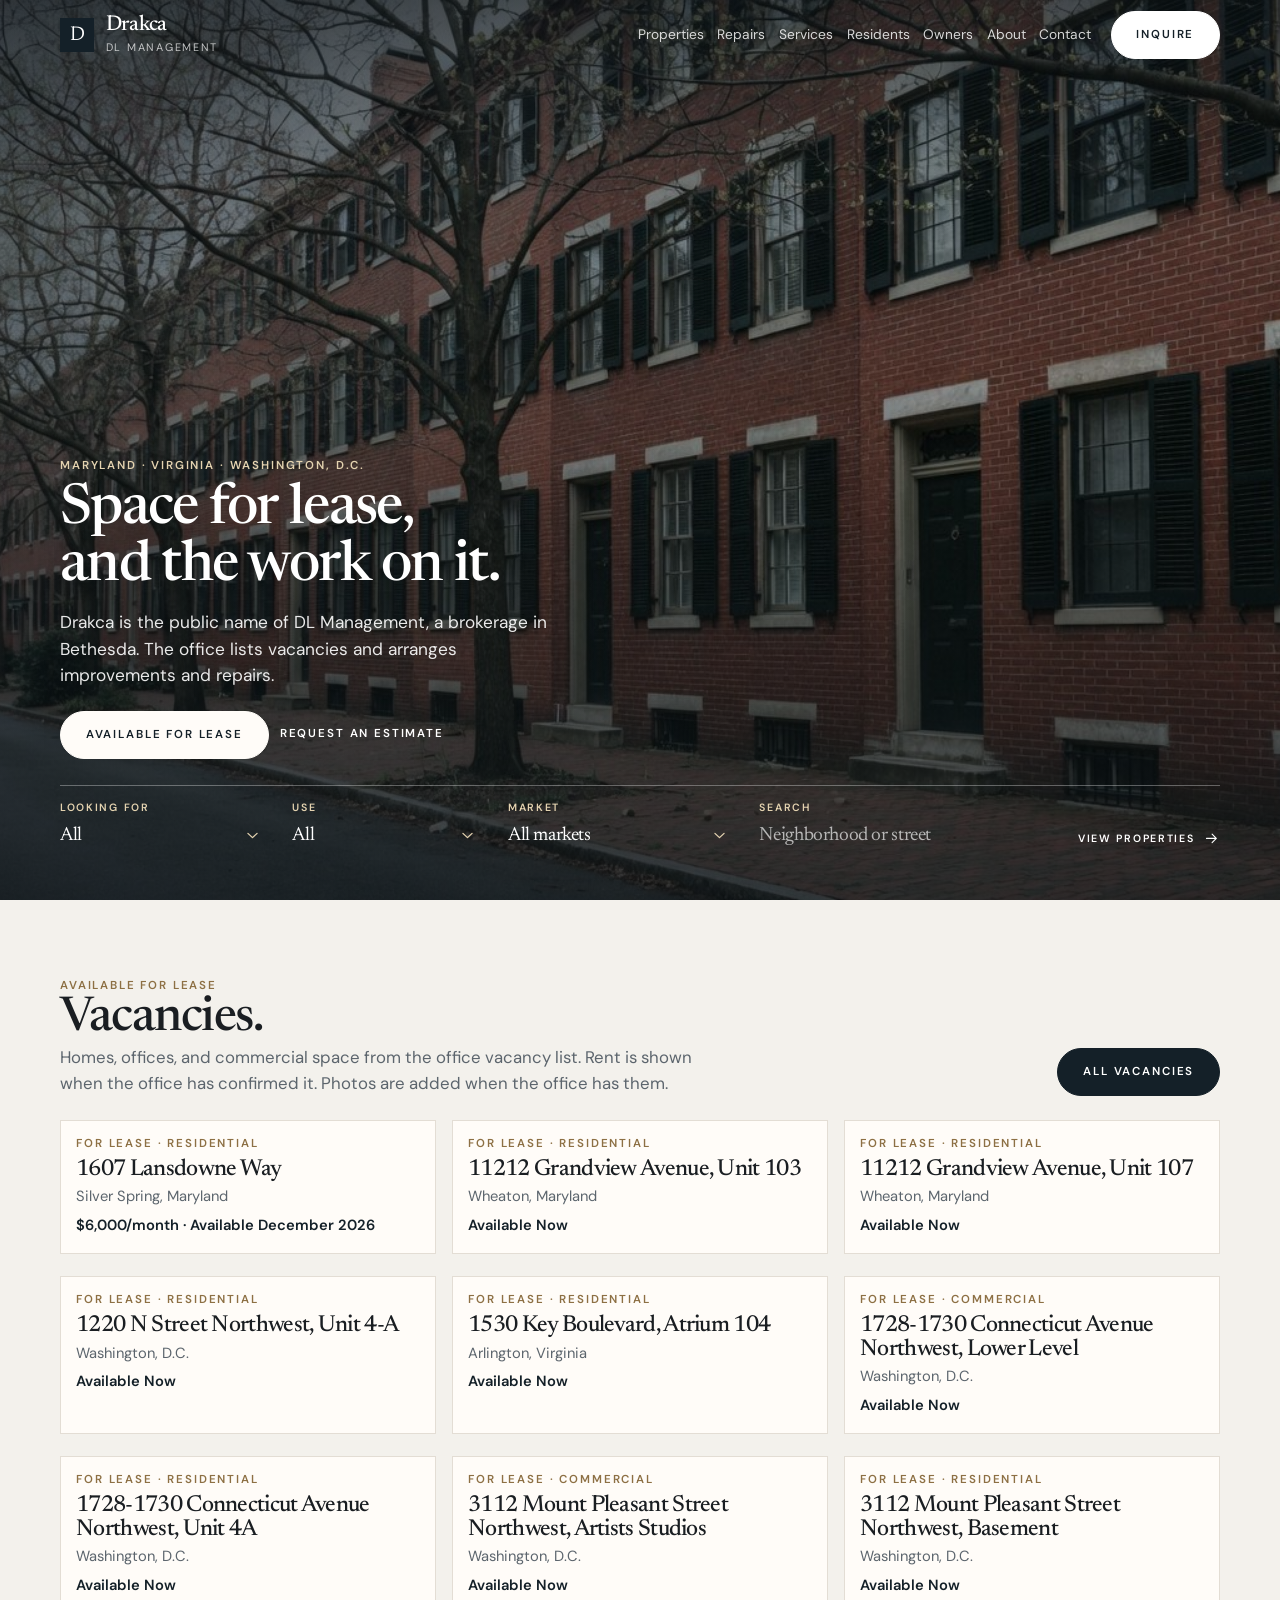
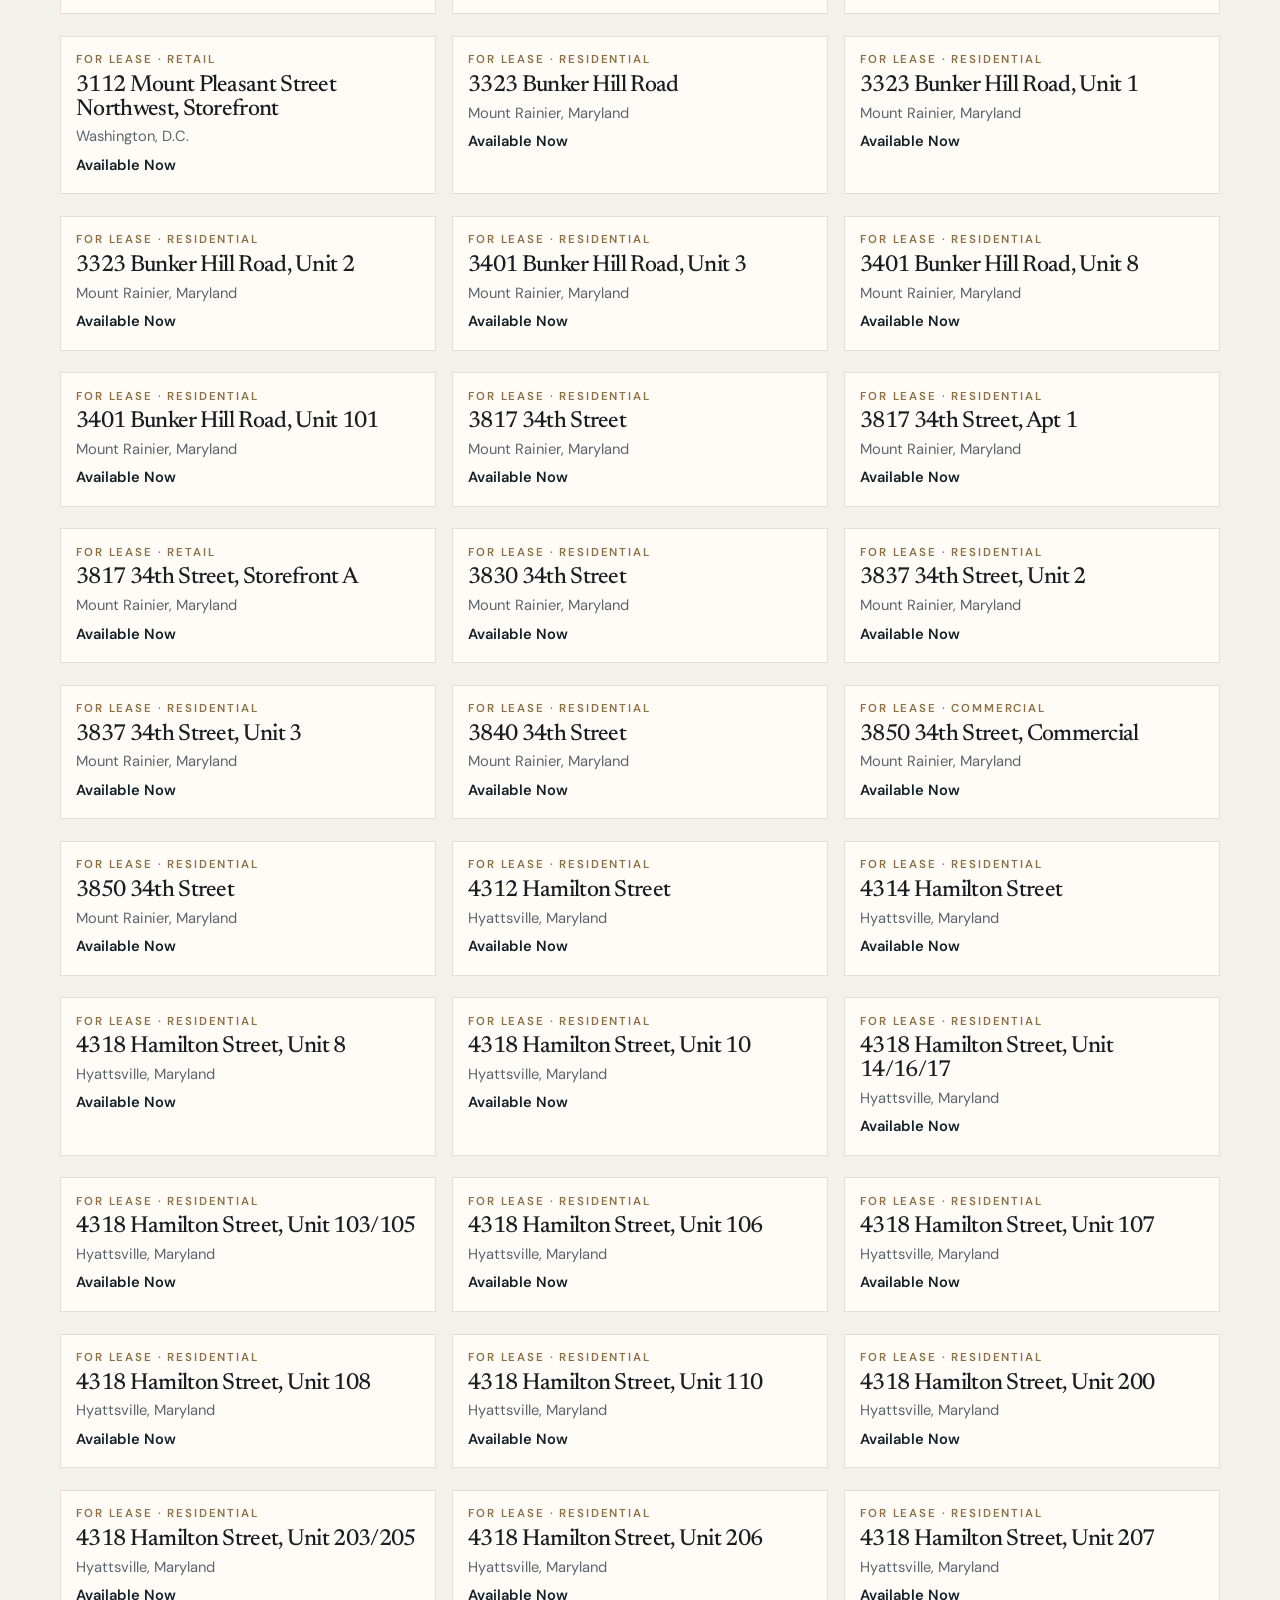
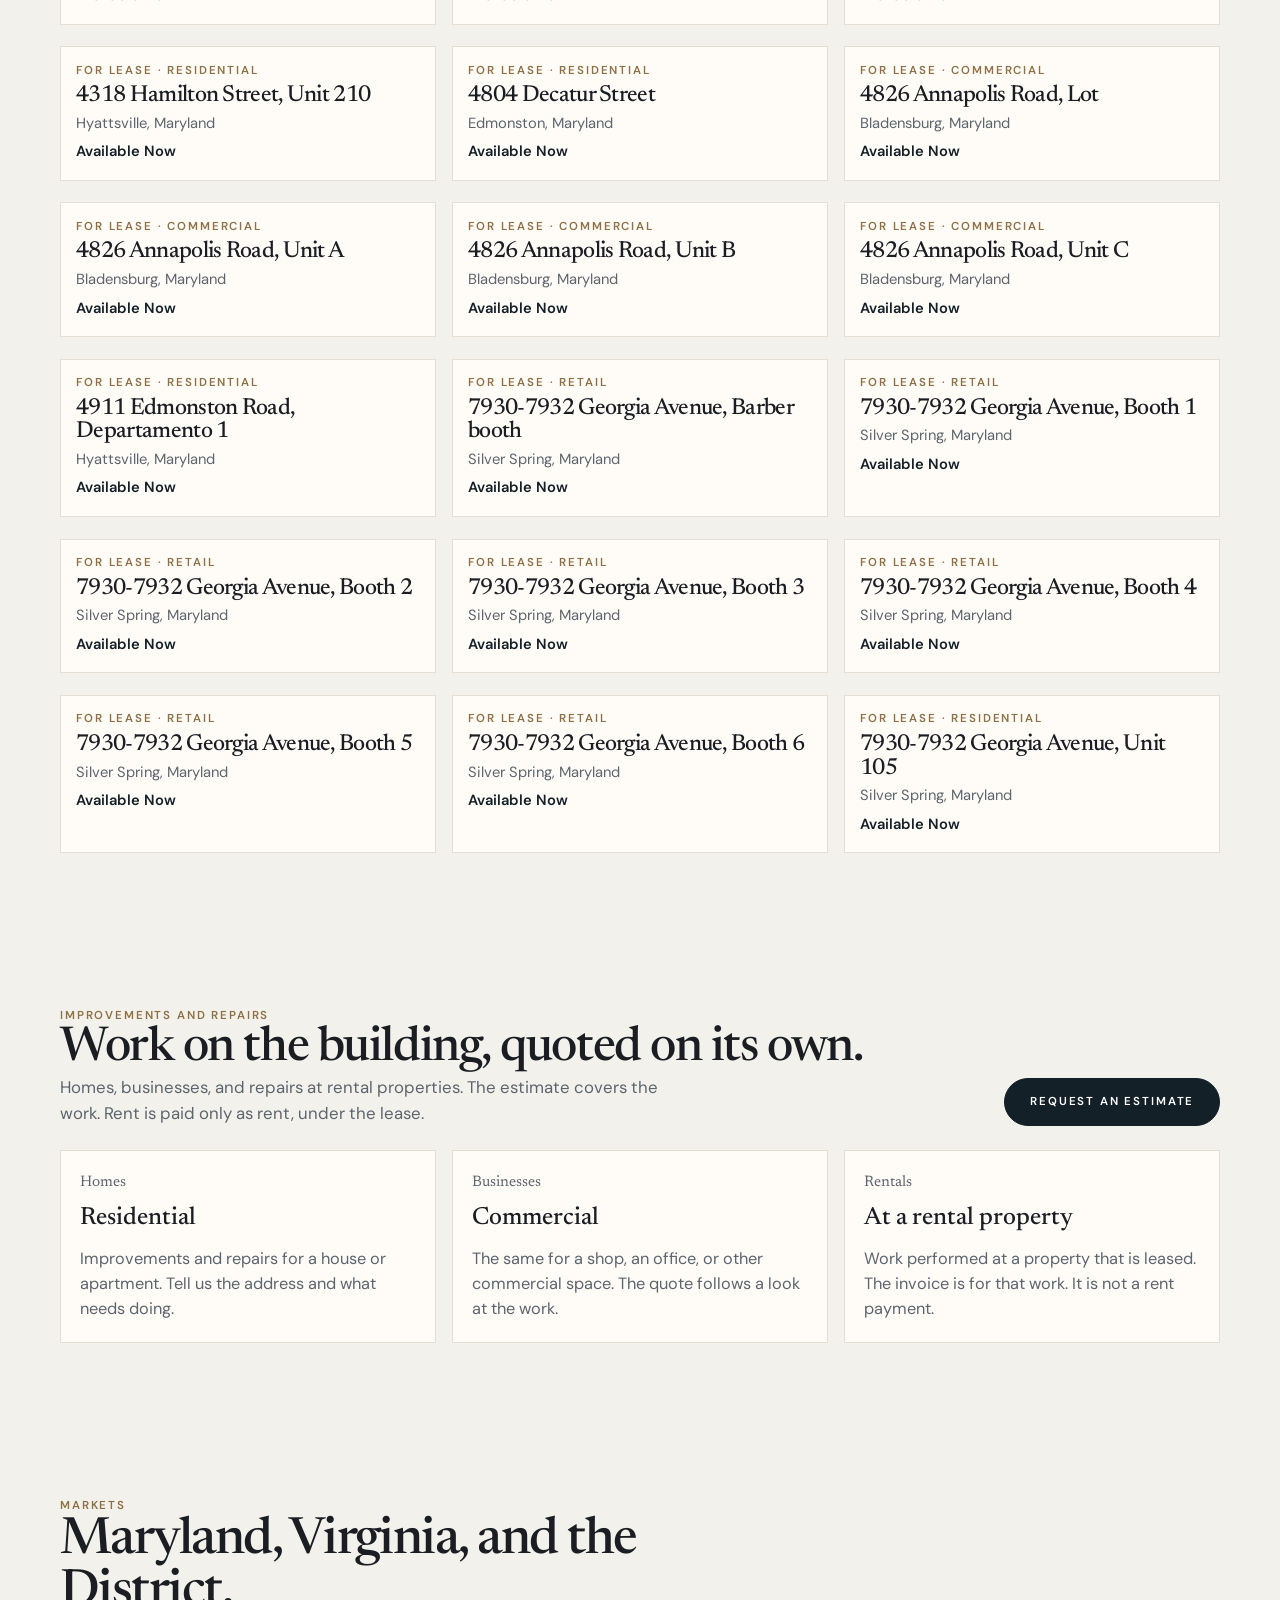
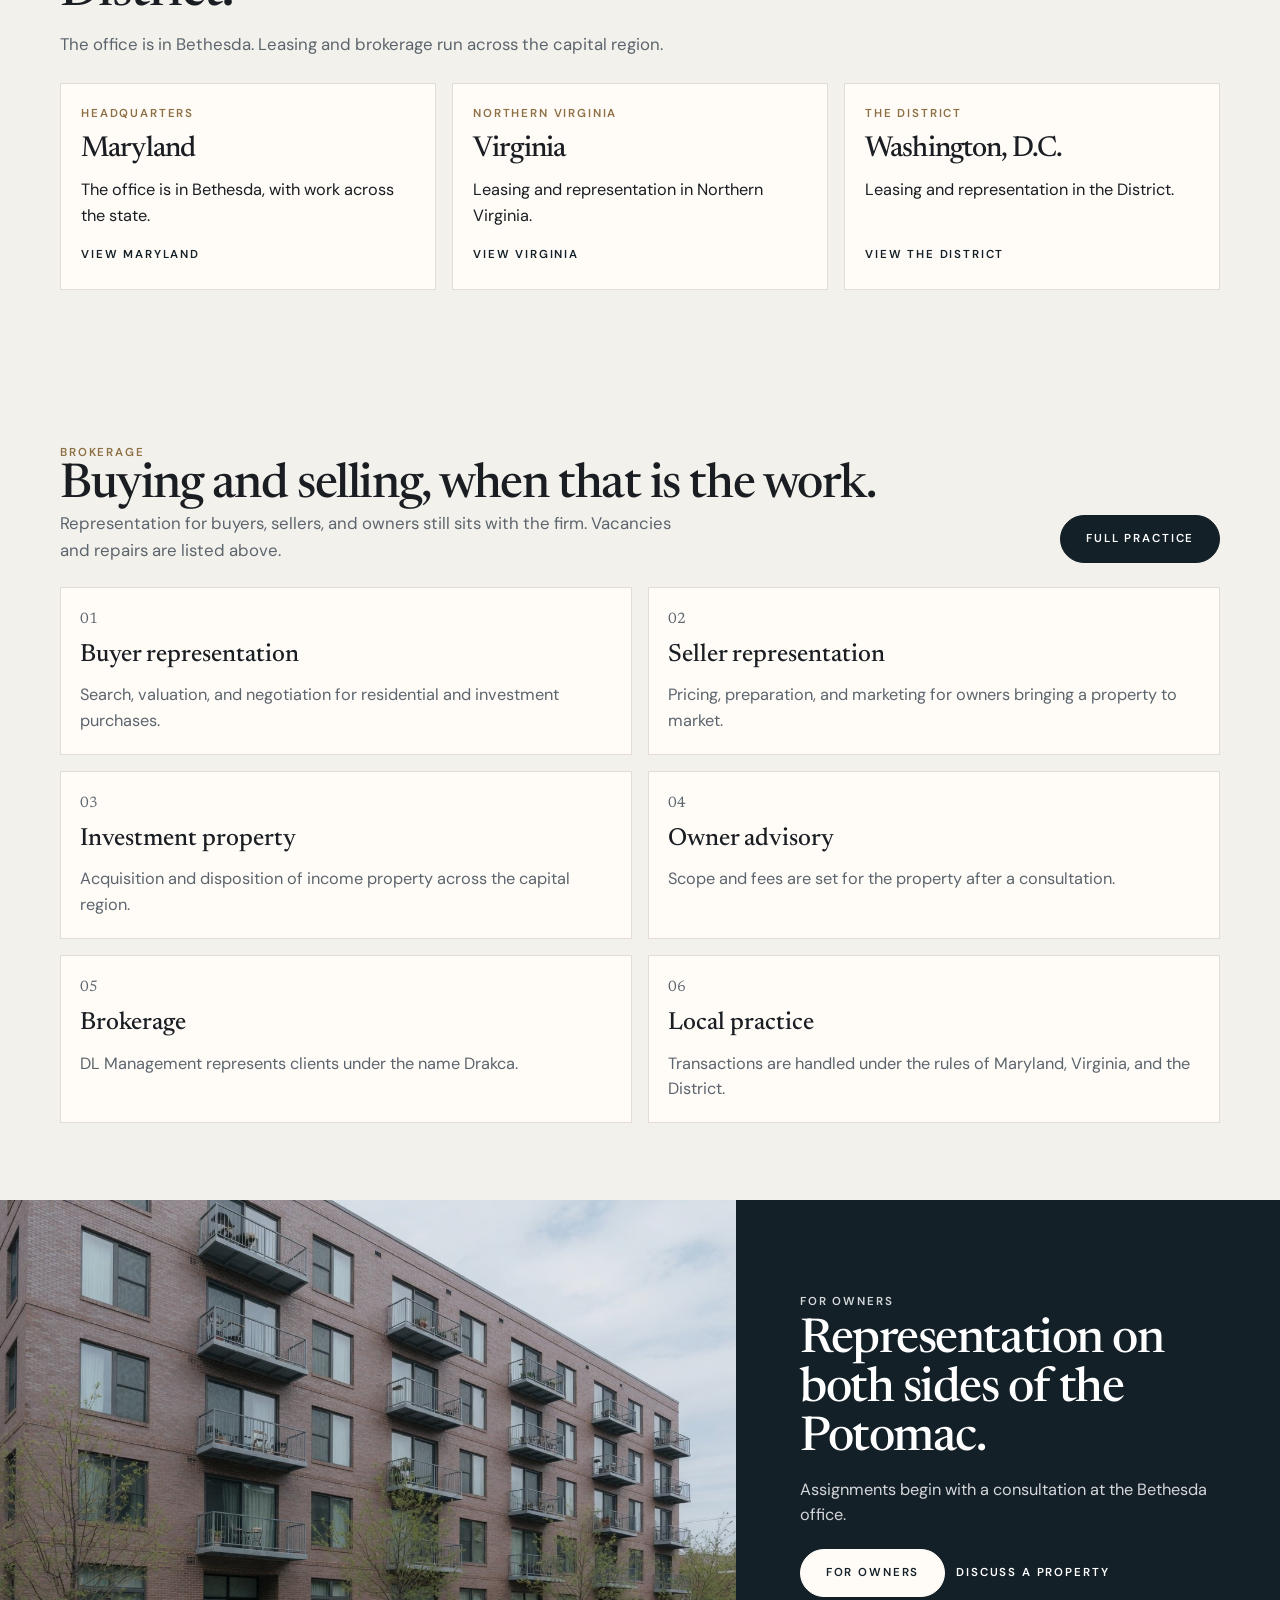
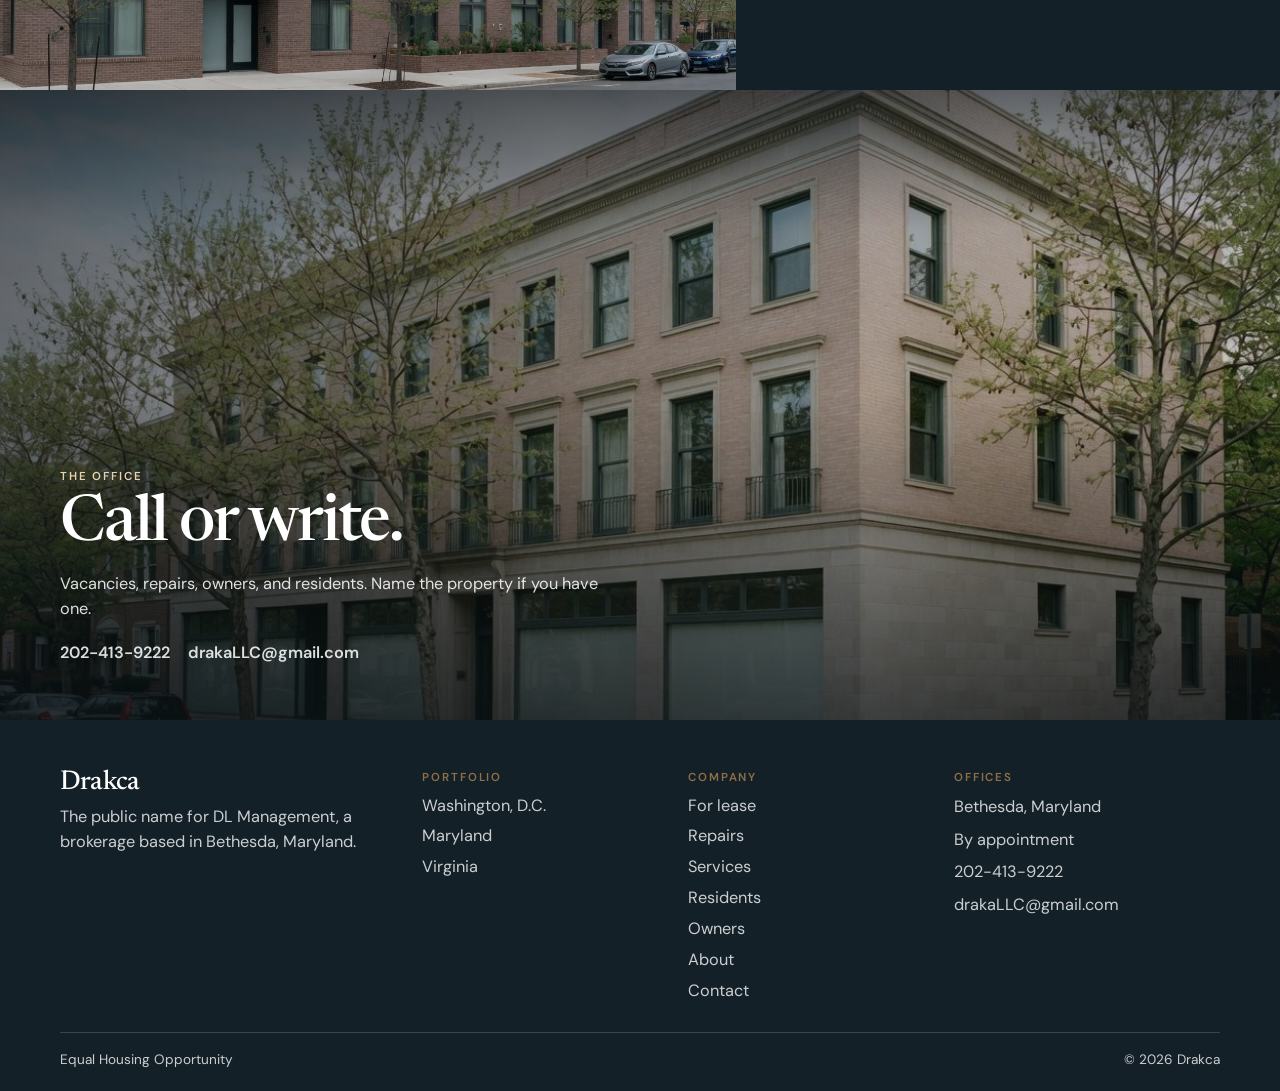
==== commit 51c43027: "List the office vacancies from the unit export. The unit file already has the street and the unit. R" ====
--- a/index.html
+++ b/index.html
@@ -92,8 +92,8 @@
         <div class="section-head-row">
           <div>
             <p class="eyebrow">Available for lease</p>
-            <h2>Confirmed vacancies.</h2>
-            <p class="lede">Homes, offices, and commercial space are listed on their own. A vacancy goes up when the office has confirmed the address, the rent, and the date. Photos are added when the office has them.</p>
+            <h2>Vacancies.</h2>
+            <p class="lede">Homes, offices, and commercial space from the office vacancy list. Rent is shown when the office has confirmed it. Photos are added when the office has them.</p>
           </div>
           <a class="btn" href="properties.html?intent=rent#page">All vacancies</a>
         </div>
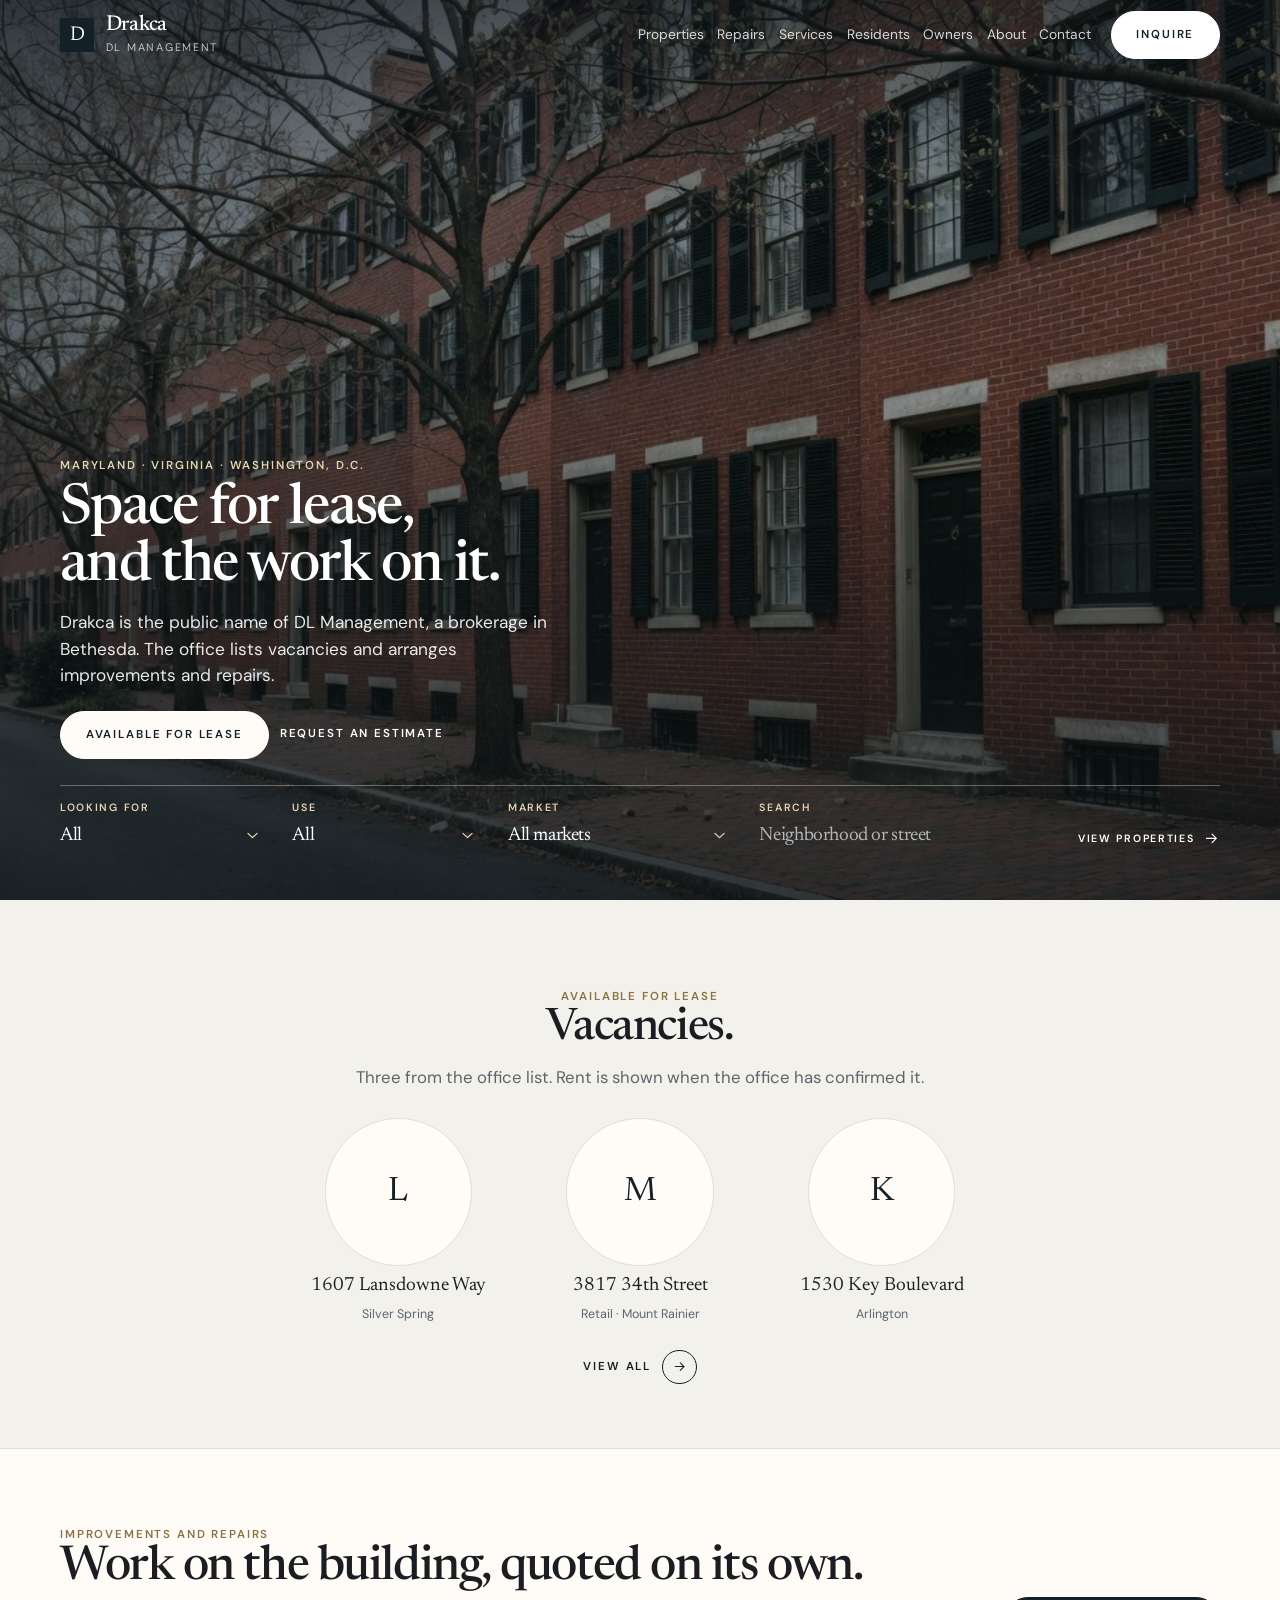
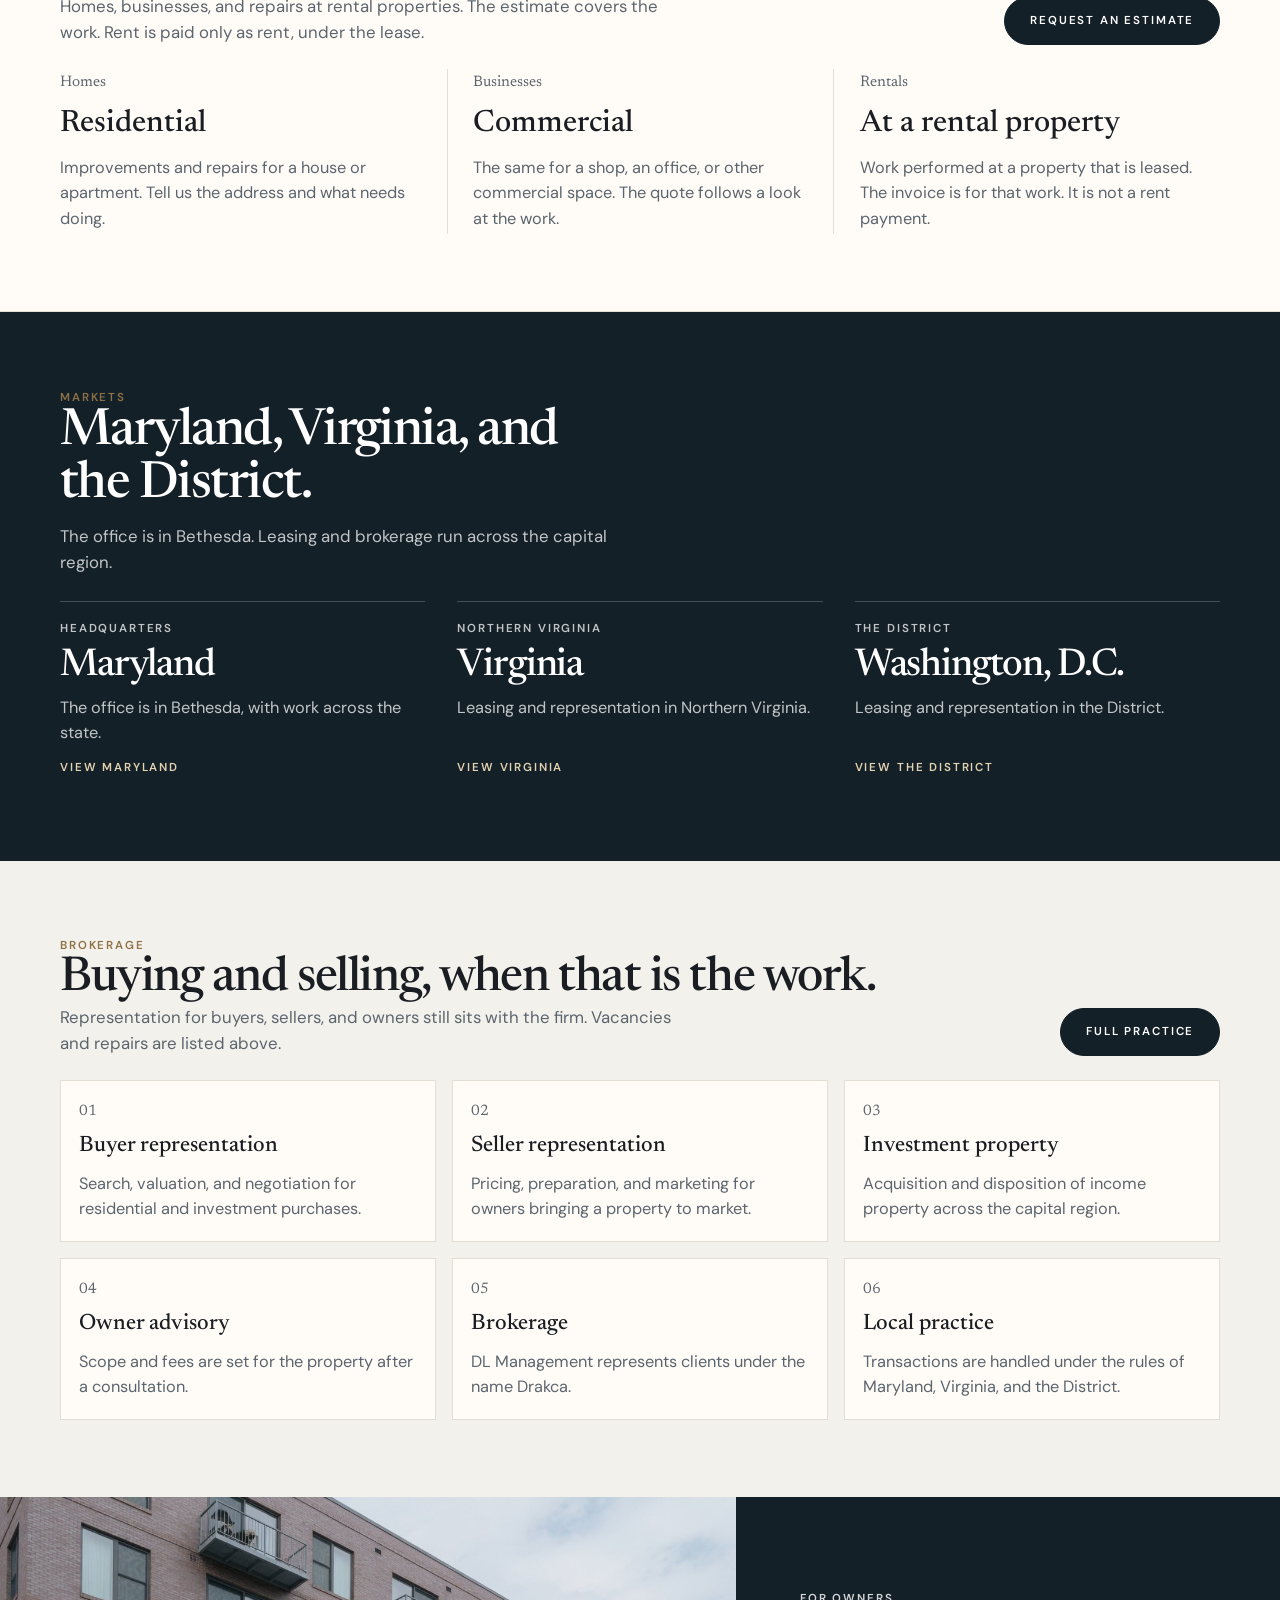
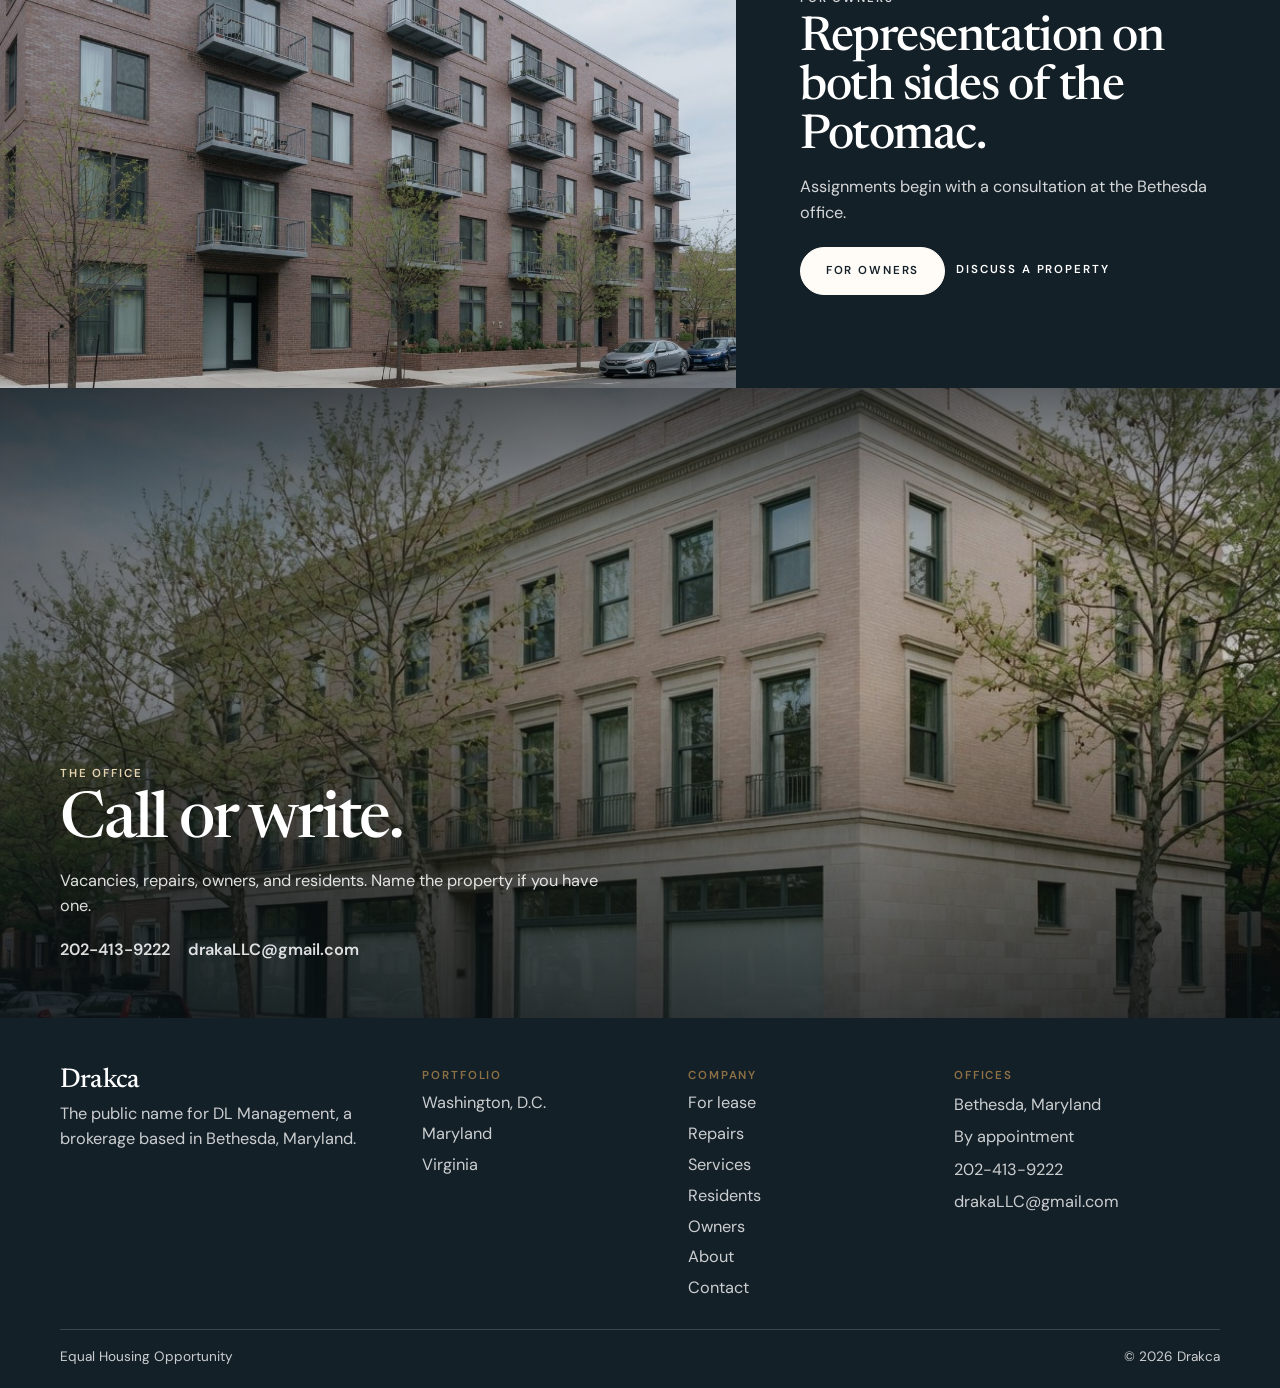
==== commit cab2b743: "Show three vacancies on the homepage and separate the sections. View all opens the full list. Each h" ====
--- a/index.html
+++ b/index.html
@@ -10,7 +10,7 @@
   <link rel="preconnect" href="https://fonts.googleapis.com">
   <link rel="preconnect" href="https://fonts.gstatic.com" crossorigin>
   <link href="https://fonts.googleapis.com/css2?family=DM+Sans:ital,opsz,wght@0,9..40,400;0,9..40,500;0,9..40,600;0,9..40,700&family=Newsreader:opsz,wght@6..72,400;6..72,500;6..72,600&display=swap" rel="stylesheet">
-  <link rel="stylesheet" href="css/styles.css?v=6">
+  <link rel="stylesheet" href="css/styles.css?v=7">
 </head>
 <body data-page="home">
   <a class="skip" href="#main">Skip to content</a>
@@ -87,22 +87,25 @@
       </div>
     </section>
 
-    <section class="section" id="lease">
-      <div class="wrap">
-        <div class="section-head-row">
-          <div>
-            <p class="eyebrow">Available for lease</p>
-            <h2>Vacancies.</h2>
-            <p class="lede">Homes, offices, and commercial space from the office vacancy list. Rent is shown when the office has confirmed it. Photos are added when the office has them.</p>
-          </div>
-          <a class="btn" href="properties.html?intent=rent#page">All vacancies</a>
-        </div>
-        <div class="book" id="lease-list"></div>
+    <section class="section home-lease" id="lease">
+      <div class="wrap property-tease">
+        <div class="section-head">
+          <p class="eyebrow">Available for lease</p>
+          <h2>Vacancies.</h2>
+          <p class="lede">Three from the office list. Rent is shown when the office has confirmed it.</p>
+        </div>
+        <div class="bubbles" id="lease-bubbles"></div>
         <p id="lease-empty" class="empty" hidden>Nothing is listed for lease yet. Call the office to ask what is coming open.</p>
-      </div>
-    </section>
-
-    <section class="section" id="repairs">
+        <a class="see-properties" id="lease-all" href="properties.html?intent=rent#page">
+          <span>View all</span>
+          <span class="see-arrow" aria-hidden="true">
+            <svg viewBox="0 0 24 24"><path d="M5 12h14M13 6l6 6-6 6" fill="none" stroke="currentColor" stroke-width="1.6" stroke-linecap="round" stroke-linejoin="round"/></svg>
+          </span>
+        </a>
+      </div>
+    </section>
+
+    <section class="section home-repairs" id="repairs">
       <div class="wrap">
         <div class="section-head-row">
           <div>
@@ -132,7 +135,7 @@
       </div>
     </section>
 
-    <section class="section" id="markets">
+    <section class="section home-markets" id="markets">
       <div class="wrap">
         <div class="section-head">
           <p class="eyebrow">Markets</p>
@@ -162,7 +165,7 @@
       </div>
     </section>
 
-    <section class="section" id="practice">
+    <section class="section home-practice" id="practice">
       <div class="wrap">
         <div class="section-head-row">
           <div>
--- a/css/styles.css
+++ b/css/styles.css
@@ -382,6 +382,11 @@
   font-size: 0.98rem;
   line-height: 1.2;
 }
+.bubble-place {
+  color: var(--muted);
+  font-size: 0.78rem;
+  line-height: 1.3;
+}
 .bubble:hover .bubble-name { text-decoration: underline; text-underline-offset: 0.14em; }
 .shop {
   display: flex;
@@ -401,13 +406,15 @@
 .apply-note a { font-weight: 600; }
 .see-properties {
   display: inline-flex;
-  flex-direction: column;
+  flex-direction: row;
   align-items: center;
-  gap: 0.4rem;
-  margin-top: 1.25rem;
+  gap: 0.7rem;
+  margin-top: 1.7rem;
   color: var(--navy);
   font-weight: 600;
-  font-size: 0.95rem;
+  font-size: 0.72rem;
+  letter-spacing: 0.16em;
+  text-transform: uppercase;
   text-decoration: none;
 }
 .see-properties:hover { color: var(--brass); }
@@ -420,6 +427,72 @@
   place-items: center;
 }
 .see-arrow svg { width: 0.95rem; height: 0.95rem; display: block; }
+
+.home-lease { padding: clamp(2.4rem, 4.5vw, 3.4rem) 0 clamp(2.6rem, 5vw, 3.8rem); }
+.wrap.property-tease {
+  display: flex;
+  flex-direction: column;
+  align-items: center;
+}
+.home-lease .section-head { text-align: center; margin-bottom: 1.8rem; }
+.home-lease .section-head h2 { font-size: clamp(2.1rem, 4vw, 2.8rem); }
+.home-lease .section-head .lede { margin-inline: auto; }
+.home-lease .bubbles { gap: 1.6rem 2.6rem; }
+.home-lease .bubble { width: 12.5rem; }
+.home-lease .bubble-photo { width: 9.2rem; height: 9.2rem; }
+.home-lease .bubble-mark { font-size: 2.1rem; background: var(--white); }
+.home-lease .bubble-facts { font-size: 0.78rem; padding: 1rem; gap: 0.3rem; }
+.home-lease .bubble-name {
+  font-size: 1.2rem;
+  display: -webkit-box;
+  -webkit-line-clamp: 3;
+  -webkit-box-orient: vertical;
+  overflow: hidden;
+}
+
+.home-repairs {
+  background: var(--white);
+  border-top: 1px solid var(--line);
+  border-bottom: 1px solid var(--line);
+  padding: clamp(3.4rem, 6vw, 5rem) 0;
+}
+.home-repairs .steps { gap: 0; }
+.home-repairs .step {
+  background: transparent;
+  border: 0;
+  border-left: 1px solid var(--line);
+  padding: 0.15rem 1.6rem 0.2rem;
+}
+.home-repairs .step:first-child { border-left: 0; padding-left: 0; }
+.home-repairs .step h3 { font-size: clamp(1.7rem, 2.4vw, 2.15rem); }
+
+.home-markets {
+  background: var(--navy);
+  color: white;
+  padding: clamp(3.4rem, 6vw, 5rem) 0;
+}
+.home-markets .section-head { max-width: 36rem; }
+.home-markets h2 { color: white; }
+.home-markets .lede { color: rgba(255,255,255,.74); }
+.home-markets .markets { gap: 1.5rem 2rem; margin-top: 0.4rem; }
+.home-markets .market {
+  background: transparent;
+  border: 0;
+  border-top: 1px solid rgba(255,255,255,.2);
+  padding: 1.15rem 0 0;
+  gap: 0.55rem;
+}
+.home-markets .market h3 { color: white; font-size: clamp(2rem, 3vw, 2.7rem); }
+.home-markets .market p { color: rgba(255,255,255,.74); }
+.home-markets a.market .btn-text { color: #e4d3b0; }
+
+.home-practice { padding: clamp(3.4rem, 6vw, 5.2rem) 0; }
+.home-practice .service-grid { grid-template-columns: repeat(3, 1fr); }
+.home-practice .service-card { padding: 1.15rem 1.1rem 1.25rem; }
+.home-practice .service-card h3 { font-size: 1.4rem; }
+
+.close { min-height: 0; }
+.close-copy { padding: 5.2rem 0 3.6rem; }
 
 .markets { display: grid; grid-template-columns: repeat(3, 1fr); gap: 1rem; }
 .market {
@@ -681,6 +754,14 @@
   .markets, .book, .featured, .service-grid, .quotes, .split, .steps, .facts, .story-grid, .contact-grid, .about-grid, .form-row, .foot-grid, .band {
     grid-template-columns: 1fr;
   }
+  .home-practice .service-grid { grid-template-columns: 1fr 1fr; }
+  .home-repairs .step {
+    border-left: 0;
+    border-top: 1px solid var(--line);
+    padding: 1.15rem 0 0;
+  }
+  .home-repairs .step:first-child { border-top: 0; padding-top: 0; }
+  .home-repairs .step + .step { margin-top: 1.15rem; }
   .inquiry { position: static; }
 }
 @media (max-width: 860px) {
@@ -688,6 +769,8 @@
   .finder label:nth-child(2) { border-right: 0; }
   .finder-query { grid-column: 1 / -1; padding-left: 0; border-top: 1px solid var(--finder-line); }
   .finder-go { grid-column: 1 / -1; justify-content: flex-start; margin: 0.35rem 0 0.7rem; }
+  .home-lease .bubble { width: 9rem; }
+  .home-lease .bubble-photo { width: 6.8rem; height: 6.8rem; }
 }
 @media (max-width: 640px) {
   .book, .featured { grid-template-columns: 1fr; }
@@ -701,6 +784,12 @@
   .hero h1 { font-size: clamp(2.35rem, 10vw, 3.1rem); }
   .page-hero h1 { font-size: clamp(2.2rem, 9vw, 2.9rem); }
   .section-head-row { flex-direction: column; align-items: flex-start; }
+  .home-lease .bubbles { flex-wrap: nowrap; gap: 0.55rem; }
+  .home-lease .bubble { width: 32%; }
+  .home-lease .bubble-photo { width: 4.7rem; height: 4.7rem; }
+  .home-lease .bubble-mark { font-size: 1.35rem; }
+  .home-lease .bubble-name { font-size: 0.92rem; }
+  .home-practice .service-grid { grid-template-columns: 1fr; }
 }
 @media (prefers-reduced-motion: reduce) {
   html { scroll-behavior: auto; }
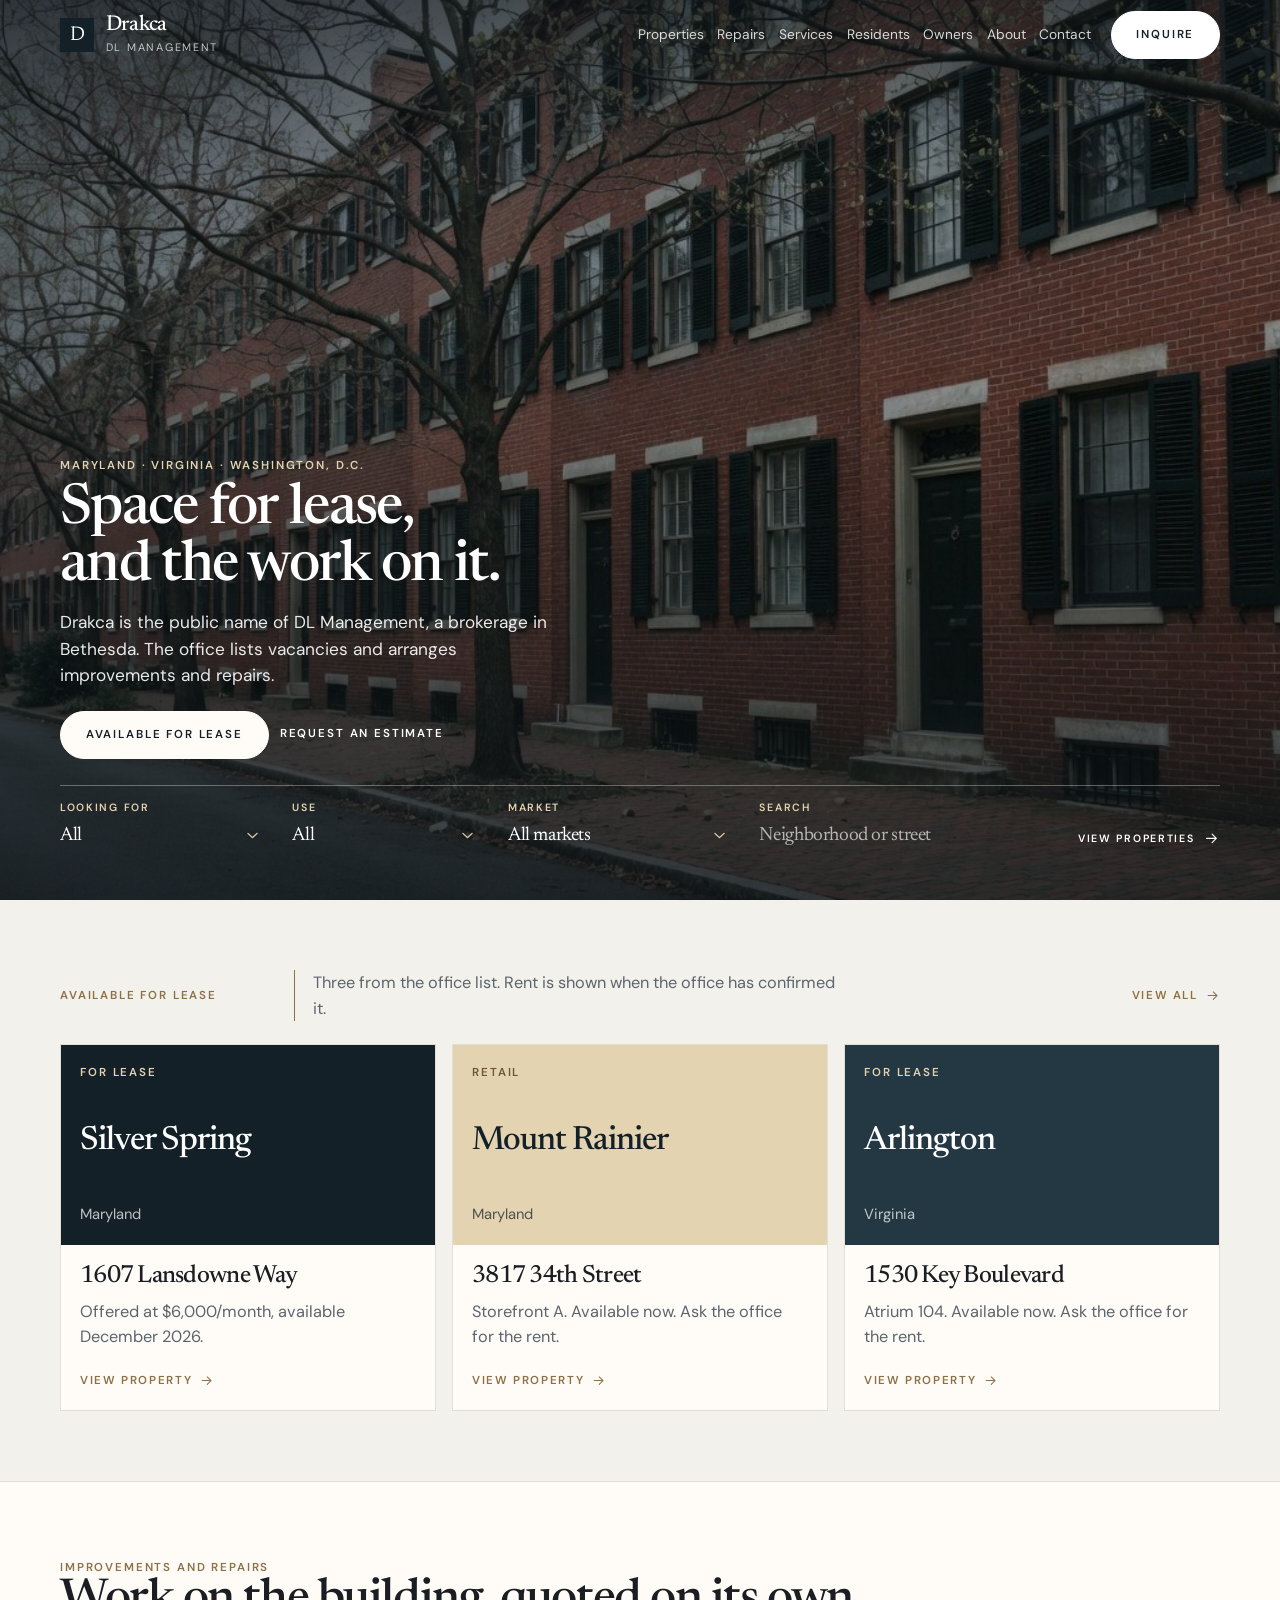
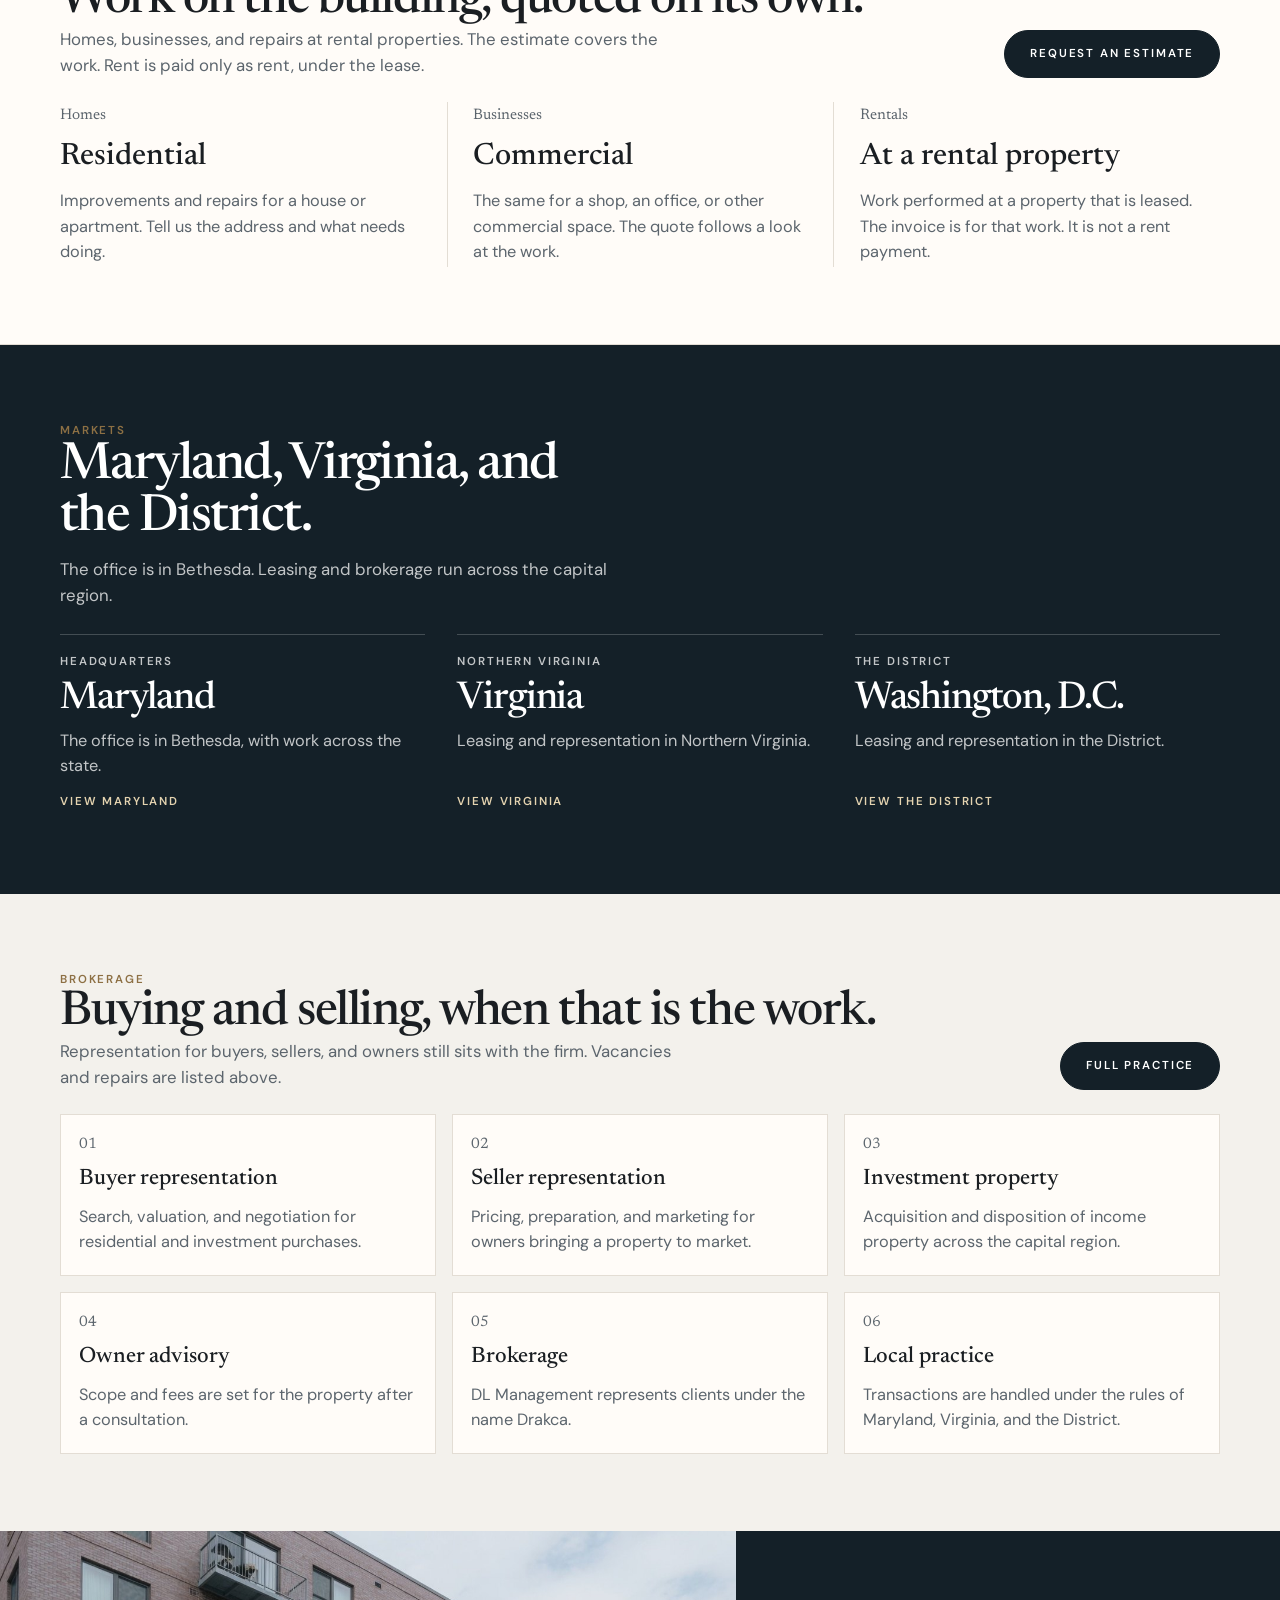
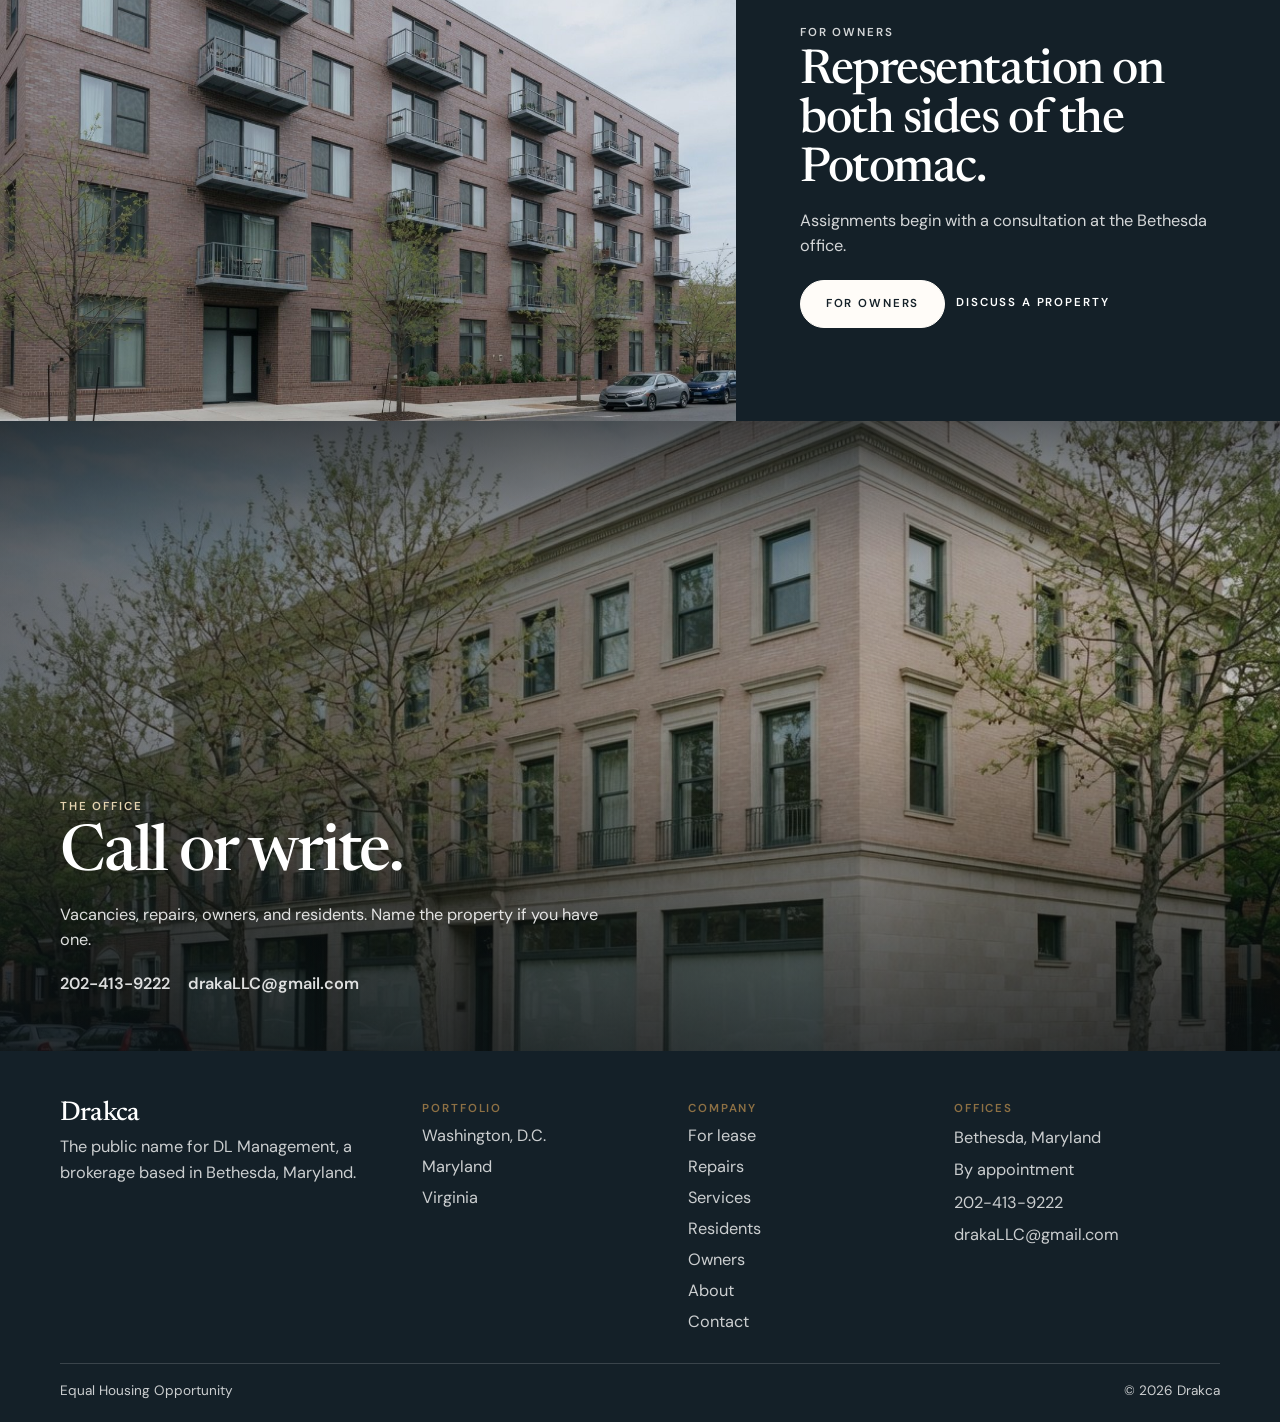
==== commit d0210c3c: "Turn the homepage vacancies into a card row. Each card has the place, the address, and a link. View " ====
--- a/index.html
+++ b/index.html
@@ -10,7 +10,7 @@
   <link rel="preconnect" href="https://fonts.googleapis.com">
   <link rel="preconnect" href="https://fonts.gstatic.com" crossorigin>
   <link href="https://fonts.googleapis.com/css2?family=DM+Sans:ital,opsz,wght@0,9..40,400;0,9..40,500;0,9..40,600;0,9..40,700&family=Newsreader:opsz,wght@6..72,400;6..72,500;6..72,600&display=swap" rel="stylesheet">
-  <link rel="stylesheet" href="css/styles.css?v=7">
+  <link rel="stylesheet" href="css/styles.css?v=8">
 </head>
 <body data-page="home">
   <a class="skip" href="#main">Skip to content</a>
@@ -88,20 +88,14 @@
     </section>
 
     <section class="section home-lease" id="lease">
-      <div class="wrap property-tease">
-        <div class="section-head">
+      <div class="wrap">
+        <div class="lease-intro">
           <p class="eyebrow">Available for lease</p>
-          <h2>Vacancies.</h2>
-          <p class="lede">Three from the office list. Rent is shown when the office has confirmed it.</p>
-        </div>
-        <div class="bubbles" id="lease-bubbles"></div>
+          <p class="lease-note">Three from the office list. Rent is shown when the office has confirmed it.</p>
+          <a class="lease-all" id="lease-all" href="properties.html?intent=rent#page">View all <svg viewBox="0 0 24 24" aria-hidden="true"><path d="M5 12h14M13 6l6 6-6 6" fill="none" stroke="currentColor" stroke-width="1.6" stroke-linecap="round" stroke-linejoin="round"/></svg></a>
+        </div>
+        <div class="lease-row" id="lease-preview"></div>
         <p id="lease-empty" class="empty" hidden>Nothing is listed for lease yet. Call the office to ask what is coming open.</p>
-        <a class="see-properties" id="lease-all" href="properties.html?intent=rent#page">
-          <span>View all</span>
-          <span class="see-arrow" aria-hidden="true">
-            <svg viewBox="0 0 24 24"><path d="M5 12h14M13 6l6 6-6 6" fill="none" stroke="currentColor" stroke-width="1.6" stroke-linecap="round" stroke-linejoin="round"/></svg>
-          </span>
-        </a>
       </div>
     </section>
 
--- a/css/styles.css
+++ b/css/styles.css
@@ -428,27 +428,94 @@
 }
 .see-arrow svg { width: 0.95rem; height: 0.95rem; display: block; }
 
-.home-lease { padding: clamp(2.4rem, 4.5vw, 3.4rem) 0 clamp(2.6rem, 5vw, 3.8rem); }
-.wrap.property-tease {
+.home-lease { padding: clamp(3rem, 5.5vw, 4.6rem) 0; }
+.lease-intro {
+  display: grid;
+  grid-template-columns: minmax(8.5rem, 13rem) minmax(0, 1fr) auto;
+  gap: 0.8rem 1.6rem;
+  align-items: center;
+  margin-bottom: 1.45rem;
+}
+.lease-note {
+  margin: 0;
+  padding-left: 1.15rem;
+  border-left: 1px solid var(--brass);
+  color: var(--muted);
+  max-width: 34rem;
+}
+.lease-all, .preview-link {
+  display: inline-flex;
+  align-items: center;
+  gap: 0.45rem;
+  color: var(--brass);
+  font-size: 0.72rem;
+  font-weight: 600;
+  letter-spacing: 0.14em;
+  text-transform: uppercase;
+  text-decoration: none;
+}
+.lease-all svg, .preview-link svg { width: 0.95rem; height: 0.95rem; flex: none; }
+.lease-all:hover, .preview-card:hover .preview-link { color: var(--navy); }
+.lease-row {
+  display: grid;
+  grid-template-columns: repeat(3, 1fr);
+  gap: 1rem;
+}
+.preview-card {
   display: flex;
   flex-direction: column;
-  align-items: center;
-}
-.home-lease .section-head { text-align: center; margin-bottom: 1.8rem; }
-.home-lease .section-head h2 { font-size: clamp(2.1rem, 4vw, 2.8rem); }
-.home-lease .section-head .lede { margin-inline: auto; }
-.home-lease .bubbles { gap: 1.6rem 2.6rem; }
-.home-lease .bubble { width: 12.5rem; }
-.home-lease .bubble-photo { width: 9.2rem; height: 9.2rem; }
-.home-lease .bubble-mark { font-size: 2.1rem; background: var(--white); }
-.home-lease .bubble-facts { font-size: 0.78rem; padding: 1rem; gap: 0.3rem; }
-.home-lease .bubble-name {
-  font-size: 1.2rem;
-  display: -webkit-box;
-  -webkit-line-clamp: 3;
-  -webkit-box-orient: vertical;
-  overflow: hidden;
-}
+  min-height: 100%;
+  text-decoration: none;
+  color: inherit;
+  background: var(--white);
+  border: 1px solid var(--line);
+}
+.preview-face {
+  display: flex;
+  flex-direction: column;
+  justify-content: space-between;
+  gap: 1.4rem;
+  min-height: 12.5rem;
+  padding: 1.15rem 1.2rem 1.2rem;
+  background: var(--navy);
+  color: white;
+}
+.tone-brass .preview-face { background: #e4d3b0; color: var(--navy); }
+.tone-deep .preview-face { background: #243844; color: white; }
+.preview-kicker {
+  font-size: 0.72rem;
+  font-weight: 600;
+  letter-spacing: 0.16em;
+  text-transform: uppercase;
+  color: #e4d3b0;
+}
+.tone-brass .preview-kicker { color: #6d5732; }
+.preview-mark {
+  font-family: var(--serif);
+  font-size: clamp(2rem, 2.6vw, 2.55rem);
+  font-weight: 500;
+  letter-spacing: -0.03em;
+  line-height: 0.98;
+}
+.preview-where { color: rgba(255,255,255,.72); font-size: 0.92rem; }
+.tone-brass .preview-where { color: rgba(20, 32, 40, .72); }
+.preview-body {
+  display: flex;
+  flex-direction: column;
+  gap: 0.55rem;
+  flex: 1;
+  padding: 1.15rem 1.2rem 1.25rem;
+}
+.preview-title {
+  font-family: var(--serif);
+  font-size: 1.55rem;
+  font-weight: 500;
+  letter-spacing: -0.03em;
+  line-height: 1.08;
+}
+.preview-copy { color: var(--muted); }
+.preview-link { margin-top: auto; padding-top: 0.85rem; }
+.preview-card:hover .preview-title { text-decoration: underline; text-underline-offset: 0.14em; }
 
 .home-repairs {
   background: var(--white);
@@ -769,8 +836,9 @@
   .finder label:nth-child(2) { border-right: 0; }
   .finder-query { grid-column: 1 / -1; padding-left: 0; border-top: 1px solid var(--finder-line); }
   .finder-go { grid-column: 1 / -1; justify-content: flex-start; margin: 0.35rem 0 0.7rem; }
-  .home-lease .bubble { width: 9rem; }
-  .home-lease .bubble-photo { width: 6.8rem; height: 6.8rem; }
+  .lease-intro { grid-template-columns: 1fr; align-items: start; }
+  .lease-note { border-left: 0; padding-left: 0; }
+  .lease-row { grid-template-columns: 1fr; }
 }
 @media (max-width: 640px) {
   .book, .featured { grid-template-columns: 1fr; }
@@ -784,11 +852,6 @@
   .hero h1 { font-size: clamp(2.35rem, 10vw, 3.1rem); }
   .page-hero h1 { font-size: clamp(2.2rem, 9vw, 2.9rem); }
   .section-head-row { flex-direction: column; align-items: flex-start; }
-  .home-lease .bubbles { flex-wrap: nowrap; gap: 0.55rem; }
-  .home-lease .bubble { width: 32%; }
-  .home-lease .bubble-photo { width: 4.7rem; height: 4.7rem; }
-  .home-lease .bubble-mark { font-size: 1.35rem; }
-  .home-lease .bubble-name { font-size: 0.92rem; }
   .home-practice .service-grid { grid-template-columns: 1fr; }
 }
 @media (prefers-reduced-motion: reduce) {
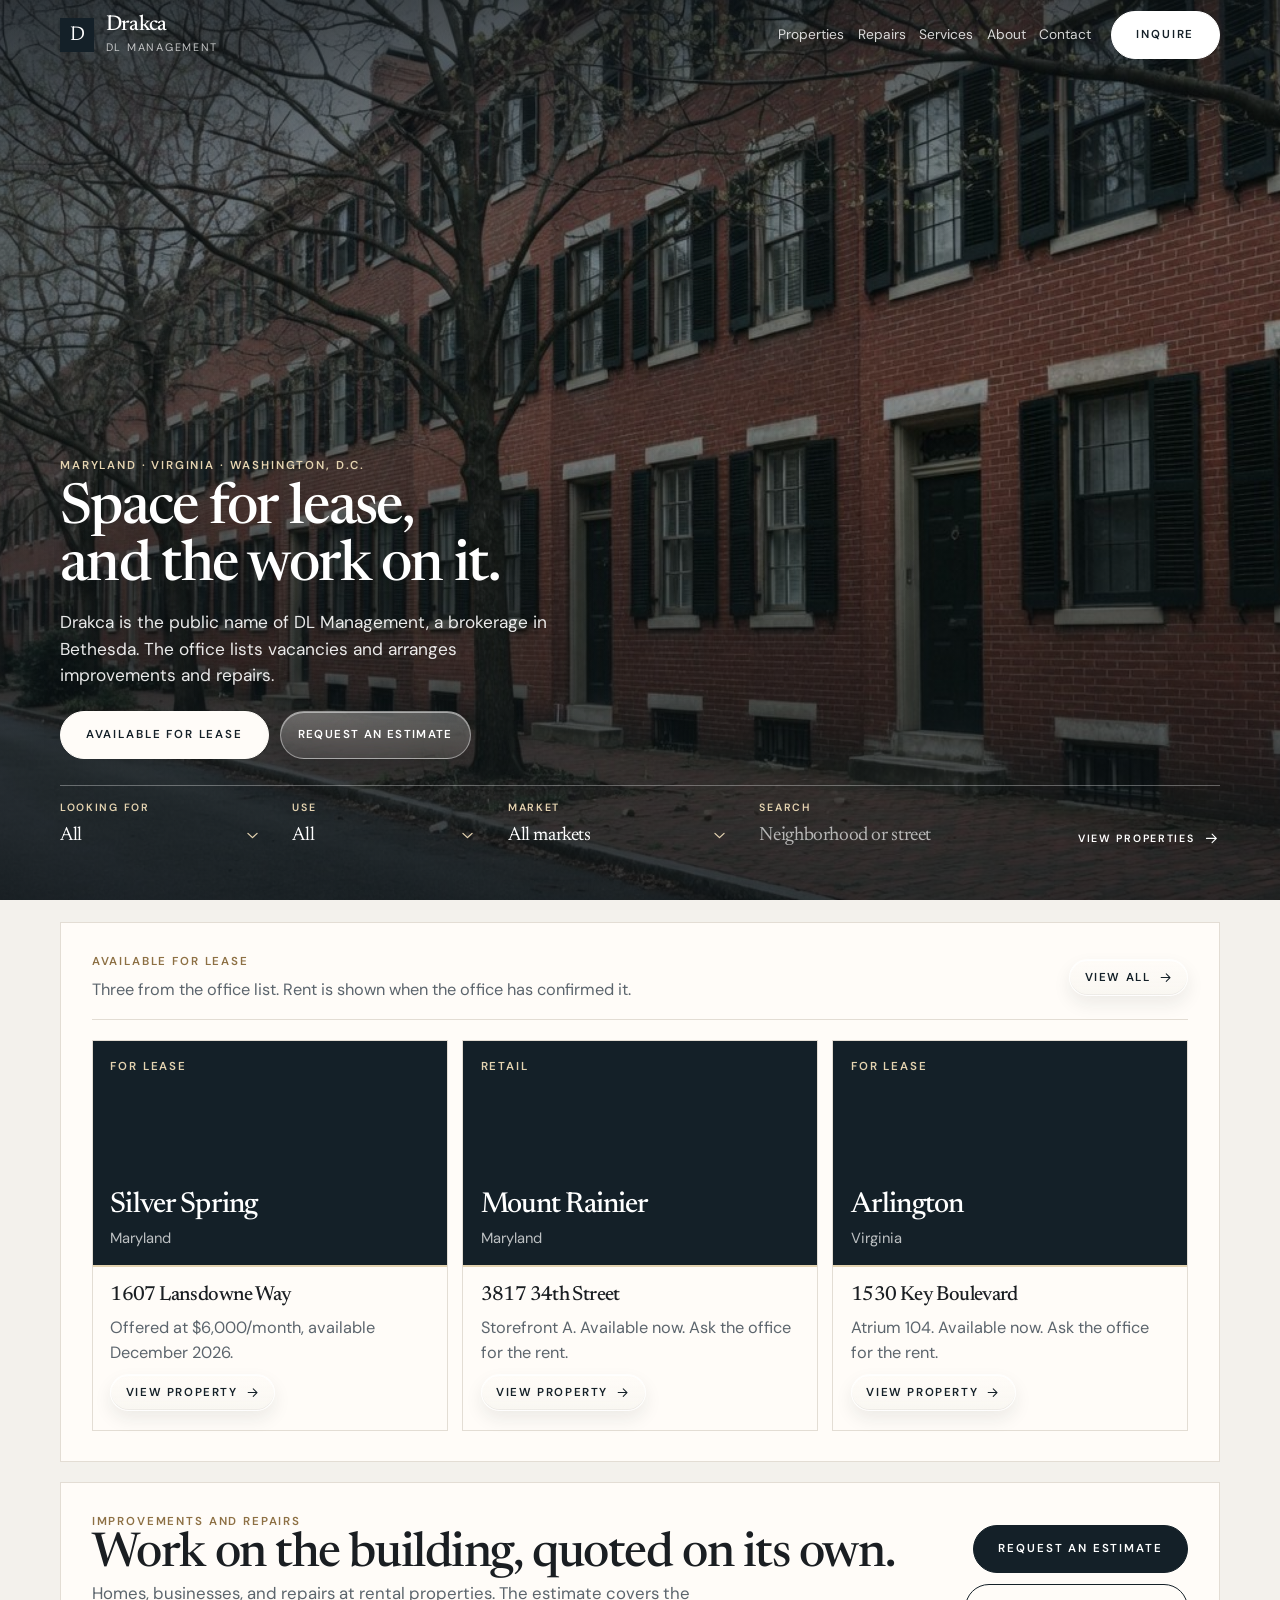
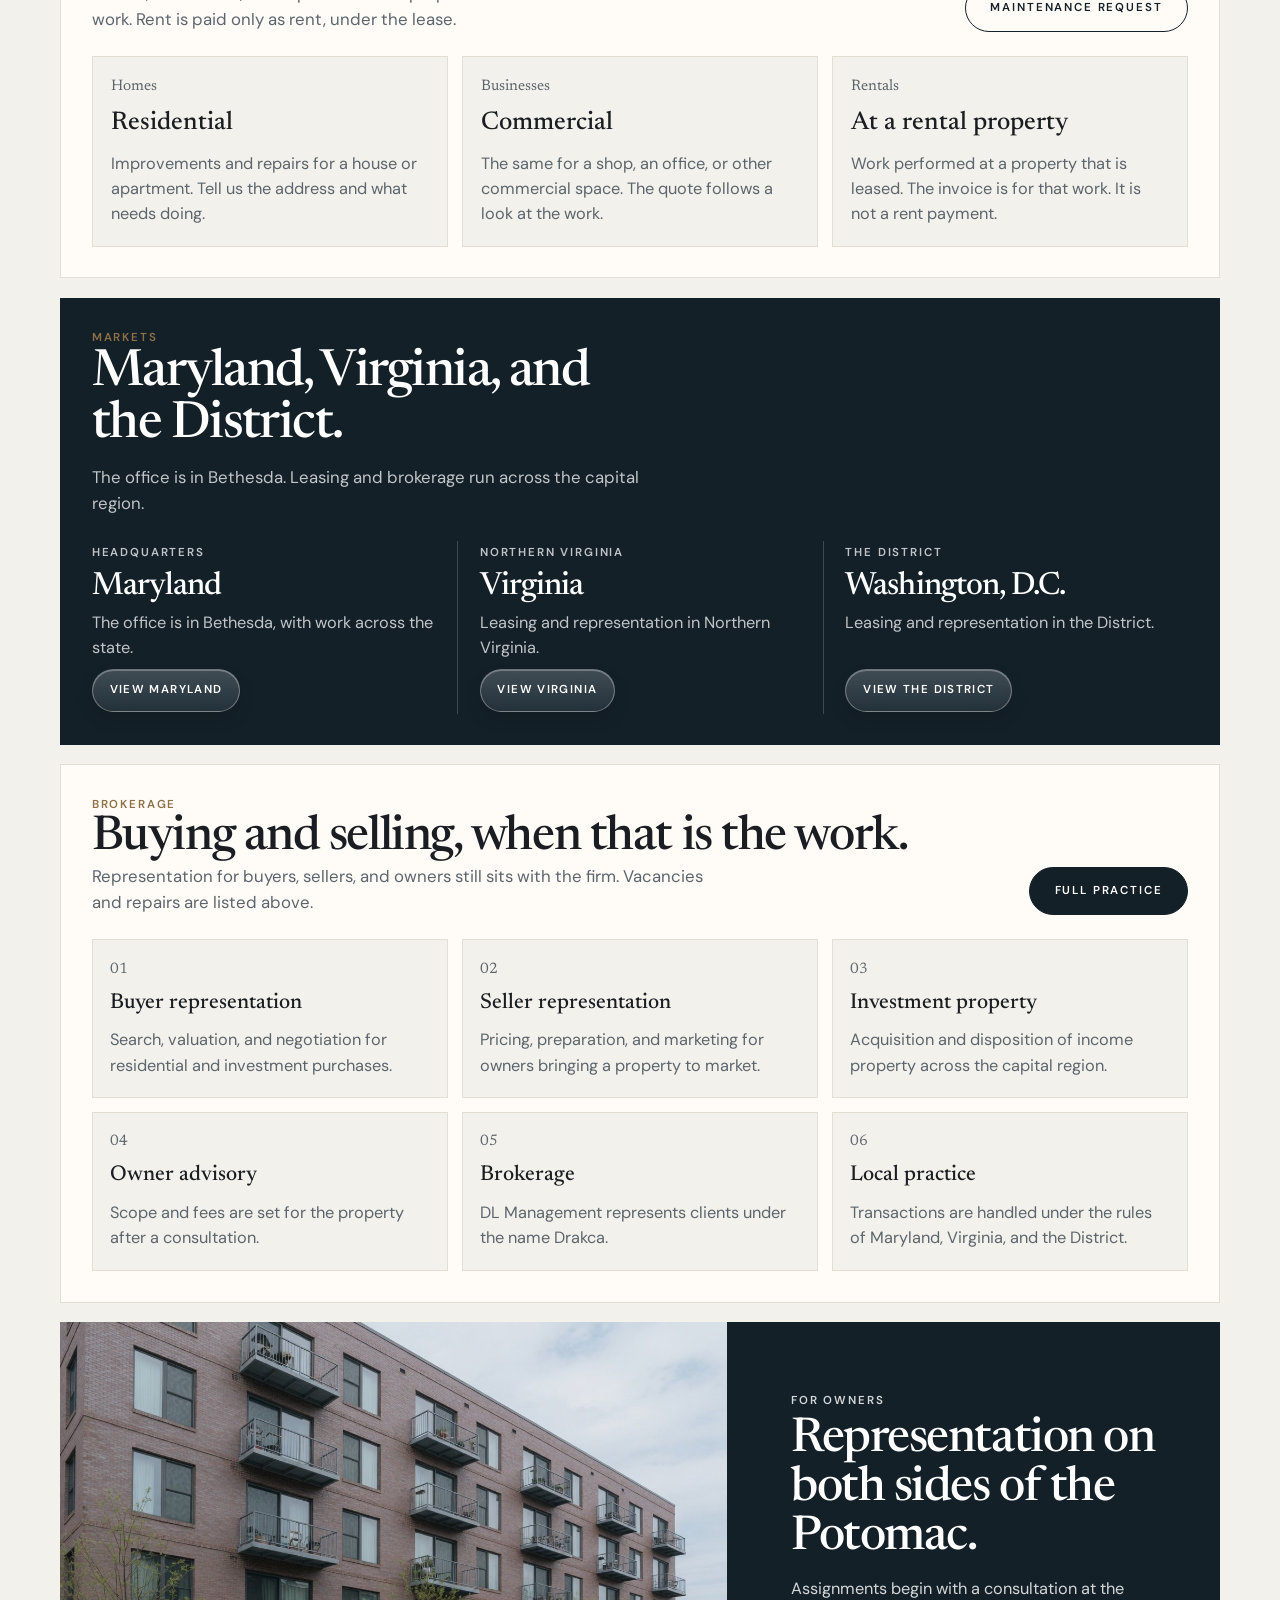
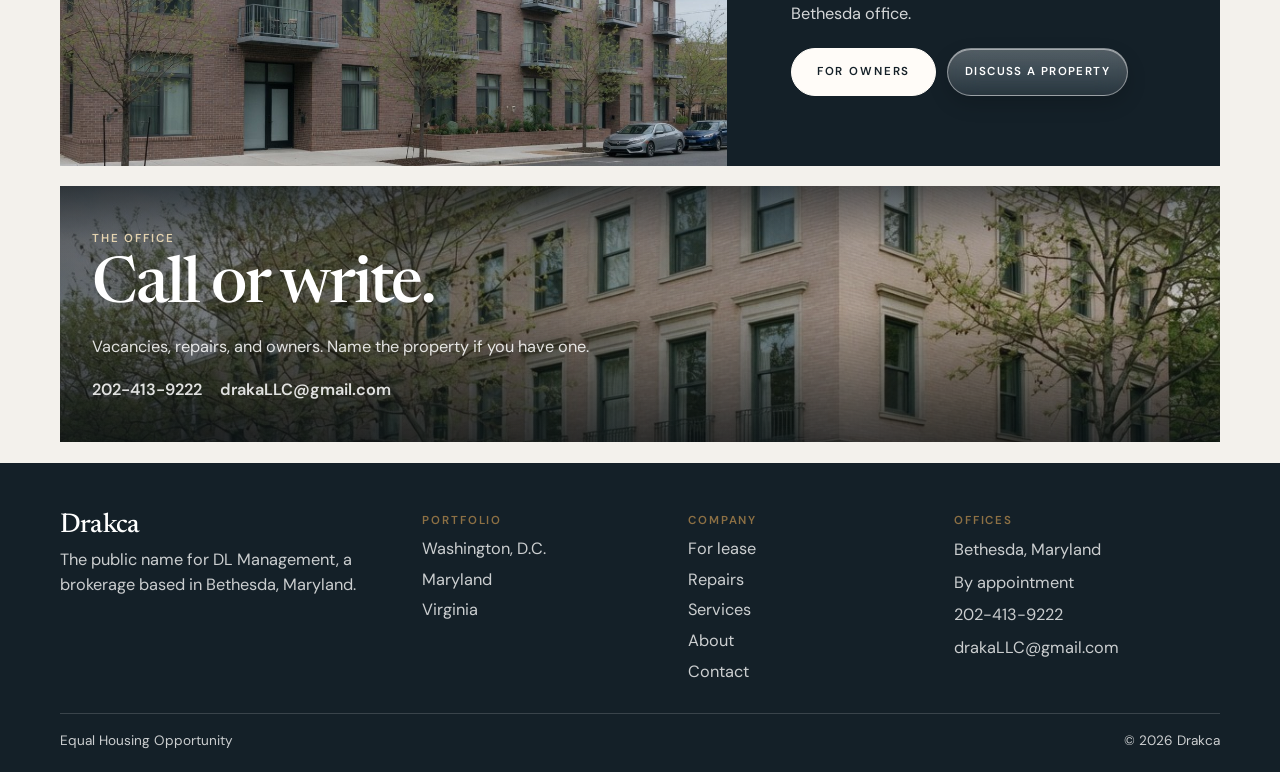
==== commit 35dddd20: "Publish the local preview to the live site. Separate the homepage sections, restyle listings and the" ====
--- a/index.html
+++ b/index.html
@@ -10,7 +10,7 @@
   <link rel="preconnect" href="https://fonts.googleapis.com">
   <link rel="preconnect" href="https://fonts.gstatic.com" crossorigin>
   <link href="https://fonts.googleapis.com/css2?family=DM+Sans:ital,opsz,wght@0,9..40,400;0,9..40,500;0,9..40,600;0,9..40,700&family=Newsreader:opsz,wght@6..72,400;6..72,500;6..72,600&display=swap" rel="stylesheet">
-  <link rel="stylesheet" href="css/styles.css?v=8">
+  <link rel="stylesheet" href="css/styles.css?v=14">
 </head>
 <body data-page="home">
   <a class="skip" href="#main">Skip to content</a>
@@ -25,8 +25,6 @@
         <a href="properties.html" data-nav="properties">Properties</a>
         <a href="improvements.html" data-nav="improvements">Repairs</a>
         <a href="services.html" data-nav="services">Services</a>
-        <a href="residents.html" data-nav="residents">Residents</a>
-        <a href="owners.html" data-nav="owners">Owners</a>
         <a href="about.html" data-nav="about">About</a>
         <a href="contact.html" data-nav="contact">Contact</a>
         <a class="btn nav-inquire" href="contact.html">Inquire</a>
@@ -44,7 +42,7 @@
         <p class="lede">Drakca is the public name of DL Management, a brokerage in Bethesda. The office lists vacancies and arranges improvements and repairs.</p>
         <p class="hero-actions">
           <a class="btn" href="#lease">Available for lease</a>
-          <a class="btn-text" href="improvements.html#estimate">Request an estimate</a>
+          <a class="btn-glass" href="improvements.html#estimate">Request an estimate</a>
         </p>
         <form class="finder" action="properties.html#page" method="get">
           <label>
@@ -52,7 +50,6 @@
             <select name="intent">
               <option value="">All</option>
               <option value="rent">For rent</option>
-              <option value="sale">For sale</option>
             </select>
           </label>
           <label>
@@ -61,8 +58,6 @@
               <option value="">All</option>
               <option value="Residential">Residential</option>
               <option value="Commercial">Commercial</option>
-              <option value="Mixed-use">Mixed-use</option>
-              <option value="Office">Office</option>
               <option value="Retail">Retail</option>
             </select>
           </label>
@@ -92,7 +87,7 @@
         <div class="lease-intro">
           <p class="eyebrow">Available for lease</p>
           <p class="lease-note">Three from the office list. Rent is shown when the office has confirmed it.</p>
-          <a class="lease-all" id="lease-all" href="properties.html?intent=rent#page">View all <svg viewBox="0 0 24 24" aria-hidden="true"><path d="M5 12h14M13 6l6 6-6 6" fill="none" stroke="currentColor" stroke-width="1.6" stroke-linecap="round" stroke-linejoin="round"/></svg></a>
+          <a class="lease-all btn-glass" id="lease-all" href="properties.html?intent=rent#page">View all <svg viewBox="0 0 24 24" aria-hidden="true"><path d="M5 12h14M13 6l6 6-6 6" fill="none" stroke="currentColor" stroke-width="1.6" stroke-linecap="round" stroke-linejoin="round"/></svg></a>
         </div>
         <div class="lease-row" id="lease-preview"></div>
         <p id="lease-empty" class="empty" hidden>Nothing is listed for lease yet. Call the office to ask what is coming open.</p>
@@ -107,7 +102,10 @@
             <h2>Work on the building, quoted on its own.</h2>
             <p class="lede">Homes, businesses, and repairs at rental properties. The estimate covers the work. Rent is paid only as rent, under the lease.</p>
           </div>
-          <a class="btn" href="improvements.html#estimate">Request an estimate</a>
+          <div class="hero-actions">
+            <a class="btn" href="improvements.html#estimate">Request an estimate</a>
+            <a class="btn-line" href="improvements.html#maintenance">Maintenance request</a>
+          </div>
         </div>
         <div class="steps">
           <article class="step">
@@ -141,19 +139,19 @@
             <p class="kicker">Headquarters</p>
             <h3>Maryland</h3>
             <p>The office is in Bethesda, with work across the state.</p>
-            <span class="btn-text">View Maryland</span>
+            <span class="btn-glass">View Maryland</span>
           </a>
           <a class="market" href="properties.html?state=Virginia#page">
             <p class="kicker">Northern Virginia</p>
             <h3>Virginia</h3>
             <p>Leasing and representation in Northern Virginia.</p>
-            <span class="btn-text">View Virginia</span>
+            <span class="btn-glass">View Virginia</span>
           </a>
           <a class="market" href="properties.html?state=Washington%2C%20D.C.#page">
             <p class="kicker">The District</p>
             <h3>Washington, D.C.</h3>
             <p>Leasing and representation in the District.</p>
-            <span class="btn-text">View the District</span>
+            <span class="btn-glass">View the District</span>
           </a>
         </div>
       </div>
@@ -187,8 +185,8 @@
         <h2>Representation on both sides of the Potomac.</h2>
         <p>Assignments begin with a consultation at the Bethesda office.</p>
         <div class="hero-actions">
-          <a class="btn" href="owners.html">For owners</a>
-          <a class="btn-text" href="contact.html?topic=owner">Discuss a property</a>
+          <a class="btn" href="services.html#owners">For owners</a>
+          <a class="btn-glass" href="services.html#owner-start">Discuss a property</a>
         </div>
       </div>
     </section>
@@ -199,7 +197,7 @@
       <div class="wrap close-copy">
         <p class="eyebrow">The office</p>
         <h2>Call or write.</h2>
-        <p>Vacancies, repairs, owners, and residents. Name the property if you have one.</p>
+        <p>Vacancies, repairs, and owners. Name the property if you have one.</p>
         <p class="contact-line">
           <a data-phone href=""></a>
           <a data-email href=""></a>
@@ -225,8 +223,6 @@
         <a href="properties.html?intent=rent">For lease</a>
         <a href="improvements.html">Repairs</a>
         <a href="services.html">Services</a>
-        <a href="residents.html">Residents</a>
-        <a href="owners.html">Owners</a>
         <a href="about.html">About</a>
         <a href="contact.html">Contact</a>
       </div>
--- a/css/styles.css
+++ b/css/styles.css
@@ -66,7 +66,7 @@
 }
 .site-header.is-scrolled,
 body.nav-open .site-header {
-  background: rgba(255, 252, 248, .96);
+  background: var(--white);
   border-bottom-color: var(--line);
   color: var(--navy);
 }
@@ -161,6 +161,65 @@
 .btn-line { background: transparent; color: var(--navy); border-color: var(--navy); }
 .btn-line:hover { background: var(--navy); color: white; }
 .btn-block { width: 100%; }
+.btn-glass {
+  display: inline-flex;
+  align-items: center;
+  justify-content: center;
+  gap: 0.45rem;
+  min-height: 2.7rem;
+  padding: 0 1.05rem;
+  border-radius: 999px;
+  text-decoration: none;
+  font-size: 0.72rem;
+  font-weight: 600;
+  letter-spacing: 0.12em;
+  text-transform: uppercase;
+  color: var(--navy);
+  background: linear-gradient(180deg, rgba(255,252,248,.78), rgba(243,241,236,.48));
+  border: 1px solid rgba(255,255,255,.82);
+  box-shadow:
+    inset 0 1px 0 rgba(255,255,255,.92),
+    inset 0 -1px 0 rgba(20,32,40,.05),
+    0 8px 18px rgba(20,32,40,.08);
+  backdrop-filter: blur(16px) saturate(1.45);
+  -webkit-backdrop-filter: blur(16px) saturate(1.45);
+}
+.btn-glass:hover {
+  color: var(--navy);
+  background: linear-gradient(180deg, rgba(255,252,248,.92), rgba(243,241,236,.7));
+}
+.btn-glass-strong {
+  color: white;
+  background: linear-gradient(180deg, rgba(56,78,92,.78), rgba(20,32,40,.72));
+  border-color: rgba(255,255,255,.28);
+  box-shadow:
+    inset 0 1px 0 rgba(255,255,255,.32),
+    0 10px 22px rgba(20,32,40,.16);
+}
+.btn-glass-strong:hover { color: white; background: linear-gradient(180deg, rgba(56,78,92,.9), rgba(20,32,40,.84)); }
+.btn-glass-plain {
+  letter-spacing: 0;
+  text-transform: none;
+  font-size: 0.95rem;
+}
+.hero .btn-glass,
+.page-hero .btn-glass,
+.band .btn-glass,
+.close .btn-glass {
+  color: white;
+  background: linear-gradient(180deg, rgba(255,255,255,.28), rgba(255,255,255,.1));
+  border-color: rgba(255,255,255,.42);
+  box-shadow:
+    inset 0 1px 0 rgba(255,255,255,.48),
+    0 8px 20px rgba(0,0,0,.16);
+}
+.hero .btn-glass:hover,
+.page-hero .btn-glass:hover,
+.band .btn-glass:hover,
+.close .btn-glass:hover {
+  color: white;
+  background: linear-gradient(180deg, rgba(255,255,255,.4), rgba(255,255,255,.16));
+}
 
 .hero {
   position: relative;
@@ -298,7 +357,7 @@
 .contact-line a:hover { border-bottom-color: currentColor; }
 
 .section { padding: clamp(3.2rem, 6vw, 5.2rem) 0; }
-section[id], #estimate { scroll-margin-top: calc(var(--header) + 0.75rem); }
+section[id], #estimate, #owner-start { scroll-margin-top: calc(var(--header) + 0.75rem); }
 body[data-page="properties"] #page {
   scroll-margin-top: var(--header);
   box-shadow: 0 -3rem 0 var(--bg);
@@ -428,21 +487,53 @@
 }
 .see-arrow svg { width: 0.95rem; height: 0.95rem; display: block; }
 
-.home-lease { padding: clamp(3rem, 5.5vw, 4.6rem) 0; }
+.home-lease,
+.home-repairs,
+.home-markets,
+.home-practice {
+  background: transparent;
+  border: 0;
+  padding: 0 0 1.2rem;
+}
+.home-lease { padding-top: 1.35rem; }
+.home-lease > .wrap,
+.home-repairs > .wrap,
+.home-markets > .wrap,
+.home-practice > .wrap {
+  border: 1px solid var(--line);
+  padding: clamp(1.35rem, 2.4vw, 2rem);
+}
+.home-lease > .wrap,
+.home-repairs > .wrap,
+.home-practice > .wrap { background: var(--white); }
+.home-markets > .wrap {
+  background: var(--navy);
+  border-color: var(--navy);
+  color: white;
+}
+
 .lease-intro {
   display: grid;
-  grid-template-columns: minmax(8.5rem, 13rem) minmax(0, 1fr) auto;
-  gap: 0.8rem 1.6rem;
+  grid-template-columns: minmax(0, 1fr) auto;
+  grid-template-areas:
+    "eyebrow link"
+    "note link";
+  gap: 0.35rem 1.5rem;
   align-items: center;
-  margin-bottom: 1.45rem;
-}
+  margin-bottom: 1.25rem;
+  padding-bottom: 1.05rem;
+  border-bottom: 1px solid var(--line);
+}
+.lease-intro .eyebrow { grid-area: eyebrow; }
 .lease-note {
+  grid-area: note;
   margin: 0;
-  padding-left: 1.15rem;
-  border-left: 1px solid var(--brass);
+  padding: 0;
+  border: 0;
   color: var(--muted);
-  max-width: 34rem;
-}
+  max-width: 36rem;
+}
+.lease-all { grid-area: link; justify-self: end; }
 .lease-all, .preview-link {
   display: inline-flex;
   align-items: center;
@@ -455,11 +546,18 @@
   text-decoration: none;
 }
 .lease-all svg, .preview-link svg { width: 0.95rem; height: 0.95rem; flex: none; }
-.lease-all:hover, .preview-card:hover .preview-link { color: var(--navy); }
+.lease-all.btn-glass, .preview-link.btn-glass {
+  color: var(--navy);
+  min-height: 2.35rem;
+  padding: 0 0.9rem;
+}
+.preview-link.btn-glass { align-self: flex-start; }
+.lease-all.btn-glass:hover, .preview-card:hover .preview-link.btn-glass { color: var(--navy); }
 .lease-row {
   display: grid;
   grid-template-columns: repeat(3, 1fr);
-  gap: 1rem;
+  gap: 0.9rem;
+  align-items: stretch;
 }
 .preview-card {
   display: flex;
@@ -467,21 +565,20 @@
   min-height: 100%;
   text-decoration: none;
   color: inherit;
-  background: var(--white);
+  background: var(--bg);
   border: 1px solid var(--line);
 }
+.preview-card:hover { border-color: #cfc6b8; }
 .preview-face {
   display: flex;
   flex-direction: column;
-  justify-content: space-between;
-  gap: 1.4rem;
-  min-height: 12.5rem;
-  padding: 1.15rem 1.2rem 1.2rem;
+  align-items: flex-start;
+  aspect-ratio: 5 / 3.2;
+  padding: 1.05rem 1.1rem 1rem;
   background: var(--navy);
   color: white;
-}
-.tone-brass .preview-face { background: #e4d3b0; color: var(--navy); }
-.tone-deep .preview-face { background: #243844; color: white; }
+  border-bottom: 2px solid #e4d3b0;
+}
 .preview-kicker {
   font-size: 0.72rem;
   font-weight: 600;
@@ -489,77 +586,81 @@
   text-transform: uppercase;
   color: #e4d3b0;
 }
-.tone-brass .preview-kicker { color: #6d5732; }
 .preview-mark {
+  margin-top: auto;
   font-family: var(--serif);
-  font-size: clamp(2rem, 2.6vw, 2.55rem);
+  font-size: clamp(1.8rem, 2.15vw, 2.2rem);
   font-weight: 500;
   letter-spacing: -0.03em;
-  line-height: 0.98;
-}
-.preview-where { color: rgba(255,255,255,.72); font-size: 0.92rem; }
-.tone-brass .preview-where { color: rgba(20, 32, 40, .72); }
+  line-height: 1.02;
+}
+.preview-where { margin-top: 0.4rem; color: rgba(255,255,255,.72); font-size: 0.92rem; }
 .preview-body {
   display: flex;
   flex-direction: column;
-  gap: 0.55rem;
+  gap: 0.5rem;
   flex: 1;
-  padding: 1.15rem 1.2rem 1.25rem;
+  padding: 1.05rem 1.1rem 1.15rem;
+  background: var(--white);
 }
 .preview-title {
   font-family: var(--serif);
-  font-size: 1.55rem;
+  font-size: clamp(1.28rem, 1.5vw, 1.48rem);
   font-weight: 500;
   letter-spacing: -0.03em;
-  line-height: 1.08;
+  line-height: 1.12;
 }
 .preview-copy { color: var(--muted); }
 .preview-link { margin-top: auto; padding-top: 0.85rem; }
 .preview-card:hover .preview-title { text-decoration: underline; text-underline-offset: 0.14em; }
 
-.home-repairs {
-  background: var(--white);
-  border-top: 1px solid var(--line);
-  border-bottom: 1px solid var(--line);
-  padding: clamp(3.4rem, 6vw, 5rem) 0;
-}
-.home-repairs .steps { gap: 0; }
+.home-repairs .steps { gap: 0.85rem; }
 .home-repairs .step {
-  background: transparent;
-  border: 0;
-  border-left: 1px solid var(--line);
-  padding: 0.15rem 1.6rem 0.2rem;
-}
-.home-repairs .step:first-child { border-left: 0; padding-left: 0; }
-.home-repairs .step h3 { font-size: clamp(1.7rem, 2.4vw, 2.15rem); }
-
-.home-markets {
-  background: var(--navy);
-  color: white;
-  padding: clamp(3.4rem, 6vw, 5rem) 0;
-}
+  background: var(--bg);
+  border: 1px solid var(--line);
+  padding: 1.1rem 1.15rem 1.2rem;
+}
+.home-repairs .step h3 { font-size: clamp(1.45rem, 2vw, 1.75rem); }
+
 .home-markets .section-head { max-width: 36rem; }
 .home-markets h2 { color: white; }
 .home-markets .lede { color: rgba(255,255,255,.74); }
-.home-markets .markets { gap: 1.5rem 2rem; margin-top: 0.4rem; }
+.home-markets .markets { gap: 0; margin-top: 0.15rem; }
 .home-markets .market {
   background: transparent;
   border: 0;
-  border-top: 1px solid rgba(255,255,255,.2);
-  padding: 1.15rem 0 0;
-  gap: 0.55rem;
-}
-.home-markets .market h3 { color: white; font-size: clamp(2rem, 3vw, 2.7rem); }
+  border-left: 1px solid rgba(255,255,255,.18);
+  padding: 0.15rem 1.35rem 0.1rem;
+  gap: 0.5rem;
+}
+.home-markets .market:first-child { border-left: 0; padding-left: 0; }
+.home-markets .market h3 { color: white; font-size: clamp(1.85rem, 2.5vw, 2.4rem); }
 .home-markets .market p { color: rgba(255,255,255,.74); }
-.home-markets a.market .btn-text { color: #e4d3b0; }
-
-.home-practice { padding: clamp(3.4rem, 6vw, 5.2rem) 0; }
-.home-practice .service-grid { grid-template-columns: repeat(3, 1fr); }
-.home-practice .service-card { padding: 1.15rem 1.1rem 1.25rem; }
-.home-practice .service-card h3 { font-size: 1.4rem; }
-
-.close { min-height: 0; }
-.close-copy { padding: 5.2rem 0 3.6rem; }
+.home-markets a.market .btn-glass {
+  margin-top: auto;
+  align-self: flex-start;
+  color: white;
+  background: linear-gradient(180deg, rgba(255,255,255,.2), rgba(255,255,255,.08));
+  border-color: rgba(255,255,255,.32);
+  box-shadow: inset 0 1px 0 rgba(255,255,255,.28), 0 8px 16px rgba(0,0,0,.14);
+}
+.home-markets a.market:hover .btn-glass { color: white; background: linear-gradient(180deg, rgba(255,255,255,.3), rgba(255,255,255,.12)); }
+
+.home-practice .service-grid { grid-template-columns: repeat(3, 1fr); gap: 0.85rem; }
+.home-practice .service-card {
+  background: var(--bg);
+  padding: 1.1rem 1.05rem 1.2rem;
+}
+.home-practice .service-card h3 { font-size: 1.35rem; }
+
+body[data-page="home"] .band,
+body[data-page="home"] .close {
+  width: min(var(--max), calc(100% - var(--pad) * 2));
+  margin-inline: auto;
+}
+body[data-page="home"] .band { margin-bottom: 1.2rem; }
+body[data-page="home"] .close { margin-bottom: 1.35rem; min-height: 0; }
+body[data-page="home"] .close-copy { padding: 2.8rem 0 2.4rem; }
 
 .markets { display: grid; grid-template-columns: repeat(3, 1fr); gap: 1rem; }
 .market {
@@ -574,7 +675,7 @@
 .market li + li { margin-top: 0.25rem; }
 a.market { text-decoration: none; color: inherit; }
 .market a { margin-top: auto; color: var(--navy); }
-a.market .btn-text { margin-top: auto; align-self: flex-start; color: var(--navy); }
+a.market .btn-text, a.market .btn-glass { margin-top: auto; align-self: flex-start; }
 a.market:hover h3 { text-decoration: underline; text-underline-offset: 0.14em; }
 
 .book, .featured {
@@ -586,13 +687,27 @@
 .card {
   display: flex; flex-direction: column;
   text-decoration: none; color: inherit;
-  background: var(--white);
-  border: 1px solid var(--line);
+  border-radius: 22px;
+  overflow: hidden;
+  background: linear-gradient(180deg, rgba(255,252,248,.74), rgba(243,241,236,.46));
+  border: 1px solid rgba(255,255,255,.86);
+  box-shadow:
+    inset 0 1px 0 rgba(255,255,255,.96),
+    inset 0 -1px 0 rgba(20,32,40,.04),
+    0 12px 26px rgba(20,32,40,.07);
+  backdrop-filter: blur(18px) saturate(1.45);
+  -webkit-backdrop-filter: blur(18px) saturate(1.45);
+}
+.card:hover {
+  background: linear-gradient(180deg, rgba(255,252,248,.9), rgba(243,241,236,.62));
+  box-shadow:
+    inset 0 1px 0 rgba(255,255,255,.98),
+    0 16px 30px rgba(20,32,40,.1);
 }
 .card figure { margin: 0; overflow: hidden; background: #e7e2da; }
 .card img { width: 100%; aspect-ratio: 3/2; object-fit: cover; transition: transform .45s ease; }
 .card:hover img { transform: scale(1.035); }
-.card-body { padding: 0.9rem 0.95rem 1.05rem; }
+.card-body { padding: 1.05rem 1.15rem 1.15rem; }
 .card h3 { font-size: 1.45rem; margin: 0.3rem 0 0.25rem; }
 .card .meta, .card .open-note { color: var(--muted); font-size: 0.92rem; }
 .card .open-note { color: var(--navy); margin-top: 0.35rem; font-weight: 600; }
@@ -701,7 +816,9 @@
 .chip.is-on { background: var(--navy); color: white; border-color: var(--navy); }
 .search-row { display: grid; grid-template-columns: 1fr; }
 .search-row input { width: 100%; border: 1px solid var(--line); background: var(--white); padding: 0.75rem 0.8rem; font-size: 1rem; }
-.result-count { color: var(--muted); margin: 0 0 1rem; font-size: 0.92rem; }
+.result-row { display: flex; align-items: center; gap: 0.75rem; margin: 0 0 1rem; }
+.result-count { color: var(--muted); margin: 0; font-size: 0.92rem; }
+.result-row .btn-glass { min-height: 2.15rem; }
 .empty { color: var(--muted); padding: 0.5rem 0 1rem; }
 .empty button { border: 0; background: none; padding: 0; color: var(--navy); font-weight: 600; text-decoration: underline; text-underline-offset: 0.15em; }
 
@@ -728,6 +845,95 @@
   top: 5.5rem;
 }
 .inquiry p { color: var(--muted); margin: 0.4rem 0 1rem; }
+
+body[data-page="property"] .site-header {
+  background: var(--white);
+  border-bottom-color: var(--line);
+  color: var(--navy);
+}
+body[data-page="property"] .nav-inquire {
+  background: var(--navy);
+  color: white;
+  border-color: var(--navy);
+}
+body[data-page="property"] .menu-toggle {
+  border-color: var(--line);
+  background: var(--white);
+  color: var(--navy);
+}
+body[data-page="property"] .nav-panel a[aria-current="page"] { border-bottom-color: var(--brass); }
+.listing { padding: calc(var(--header) + 1.15rem) 0 3.2rem; }
+.listing-back { margin: 0 0 0.85rem; }
+.listing-photo {
+  position: relative;
+  margin: 0;
+  height: min(58vh, 32rem);
+  border-radius: 22px;
+  overflow: hidden;
+  background: var(--navy);
+}
+.listing-photo img { width: 100%; height: 100%; object-fit: cover; object-position: center 42%; }
+.listing-photo-note {
+  position: absolute;
+  left: 1rem;
+  bottom: 1rem;
+  max-width: calc(100% - 2rem);
+  pointer-events: none;
+  text-transform: none;
+  letter-spacing: 0.01em;
+  font-size: 0.84rem;
+  line-height: 1.3;
+  text-align: left;
+  white-space: normal;
+  min-height: 0;
+  padding: 0.55rem 0.85rem;
+}
+.listing-body {
+  display: grid;
+  grid-template-columns: minmax(0, 1.45fr) minmax(16.5rem, 0.7fr);
+  gap: 1.4rem 2rem;
+  align-items: start;
+  margin-top: 1.35rem;
+}
+.listing-price {
+  font-family: var(--serif);
+  font-size: clamp(2rem, 3vw, 2.7rem);
+  font-weight: 500;
+  letter-spacing: -0.03em;
+  line-height: 1;
+}
+.listing h1 { font-size: clamp(2.15rem, 4vw, 3.35rem); margin-top: 0.3rem; }
+.listing-place { color: var(--muted); margin-top: 0.4rem; }
+.listing-meta { display: flex; flex-wrap: wrap; gap: 0.45rem; margin-top: 0.95rem; }
+.listing-meta span {
+  display: inline-flex;
+  align-items: center;
+  min-height: 2.15rem;
+  padding: 0 0.8rem;
+  border-radius: 999px;
+  color: var(--navy);
+  background: linear-gradient(180deg, rgba(255,252,248,.8), rgba(243,241,236,.55));
+  border: 1px solid rgba(255,255,255,.85);
+  box-shadow: inset 0 1px 0 rgba(255,255,255,.9), 0 6px 14px rgba(20,32,40,.05);
+  font-size: 0.78rem;
+  font-weight: 600;
+}
+.listing .story p:first-child { margin-top: 1.2rem; color: var(--ink); }
+.listing-card {
+  position: sticky;
+  top: calc(var(--header) + 0.85rem);
+  padding: 1.15rem;
+  border-radius: 22px;
+  background: linear-gradient(180deg, rgba(255,252,248,.78), rgba(243,241,236,.62));
+  border: 1px solid rgba(255,255,255,.86);
+  box-shadow: inset 0 1px 0 rgba(255,255,255,.95), 0 14px 32px rgba(20,32,40,.07);
+  backdrop-filter: blur(18px) saturate(1.4);
+  -webkit-backdrop-filter: blur(18px) saturate(1.4);
+}
+.listing-card h2 { font-size: 1.85rem; margin: 0.25rem 0 0.45rem; }
+.listing-card p { color: var(--muted); }
+.listing-actions { display: grid; gap: 0.55rem; margin-top: 1rem; }
+.listing-actions .btn-glass { width: 100%; }
 .gallery { display: grid; grid-template-columns: 1fr 1fr; gap: 0.7rem; margin-top: 1rem; }
 .gallery img { width: 100%; aspect-ratio: 3/2; object-fit: cover; }
 
@@ -746,6 +952,14 @@
 .prose p + p, .prose .list { margin-top: 0.9rem; }
 .prose p { color: var(--muted); }
 .prose p:first-child { color: var(--ink); }
+.section-head-row .hero-actions { margin-top: 0; flex-direction: column; align-items: flex-end; }
+.page-band { background: var(--white); border-top: 1px solid var(--line); }
+.page-band .contact-grid h2 { font-size: clamp(2.1rem, 4vw, 2.6rem); margin: 0.4rem 0 0.6rem; }
+.page-band .callout { background: var(--bg); margin-bottom: 1.6rem; }
+.page-band .form, .page-band .form-success,
+.page-band .step, .page-band .info-card { background: var(--bg); }
+.repair-aside { color: var(--muted); margin-top: 1rem; max-width: 36rem; }
+.repair-aside a { color: var(--ink); }
 .contact-grid, .about-grid {
   display: grid;
   grid-template-columns: 0.85fr 1.15fr;
@@ -822,13 +1036,13 @@
     grid-template-columns: 1fr;
   }
   .home-practice .service-grid { grid-template-columns: 1fr 1fr; }
-  .home-repairs .step {
+  .home-markets .market {
     border-left: 0;
-    border-top: 1px solid var(--line);
-    padding: 1.15rem 0 0;
+    border-top: 1px solid rgba(255,255,255,.18);
+    padding: 1.05rem 0 0;
   }
-  .home-repairs .step:first-child { border-top: 0; padding-top: 0; }
-  .home-repairs .step + .step { margin-top: 1.15rem; }
+  .home-markets .market:first-child { border-top: 0; padding-top: 0; }
+  .home-markets .market + .market { margin-top: 1rem; }
   .inquiry { position: static; }
 }
 @media (max-width: 860px) {
@@ -836,9 +1050,16 @@
   .finder label:nth-child(2) { border-right: 0; }
   .finder-query { grid-column: 1 / -1; padding-left: 0; border-top: 1px solid var(--finder-line); }
   .finder-go { grid-column: 1 / -1; justify-content: flex-start; margin: 0.35rem 0 0.7rem; }
-  .lease-intro { grid-template-columns: 1fr; align-items: start; }
-  .lease-note { border-left: 0; padding-left: 0; }
+  .lease-intro {
+    grid-template-columns: 1fr;
+    grid-template-areas: "eyebrow" "note" "link";
+    align-items: start;
+  }
+  .lease-all { justify-self: start; }
   .lease-row { grid-template-columns: 1fr; }
+  .listing-body { grid-template-columns: 1fr; }
+  .listing-card { position: static; }
+  .listing-photo { height: 18rem; border-radius: 16px; }
 }
 @media (max-width: 640px) {
   .book, .featured { grid-template-columns: 1fr; }
@@ -852,6 +1073,7 @@
   .hero h1 { font-size: clamp(2.35rem, 10vw, 3.1rem); }
   .page-hero h1 { font-size: clamp(2.2rem, 9vw, 2.9rem); }
   .section-head-row { flex-direction: column; align-items: flex-start; }
+  .section-head-row .hero-actions { align-items: flex-start; }
   .home-practice .service-grid { grid-template-columns: 1fr; }
 }
 @media (prefers-reduced-motion: reduce) {
